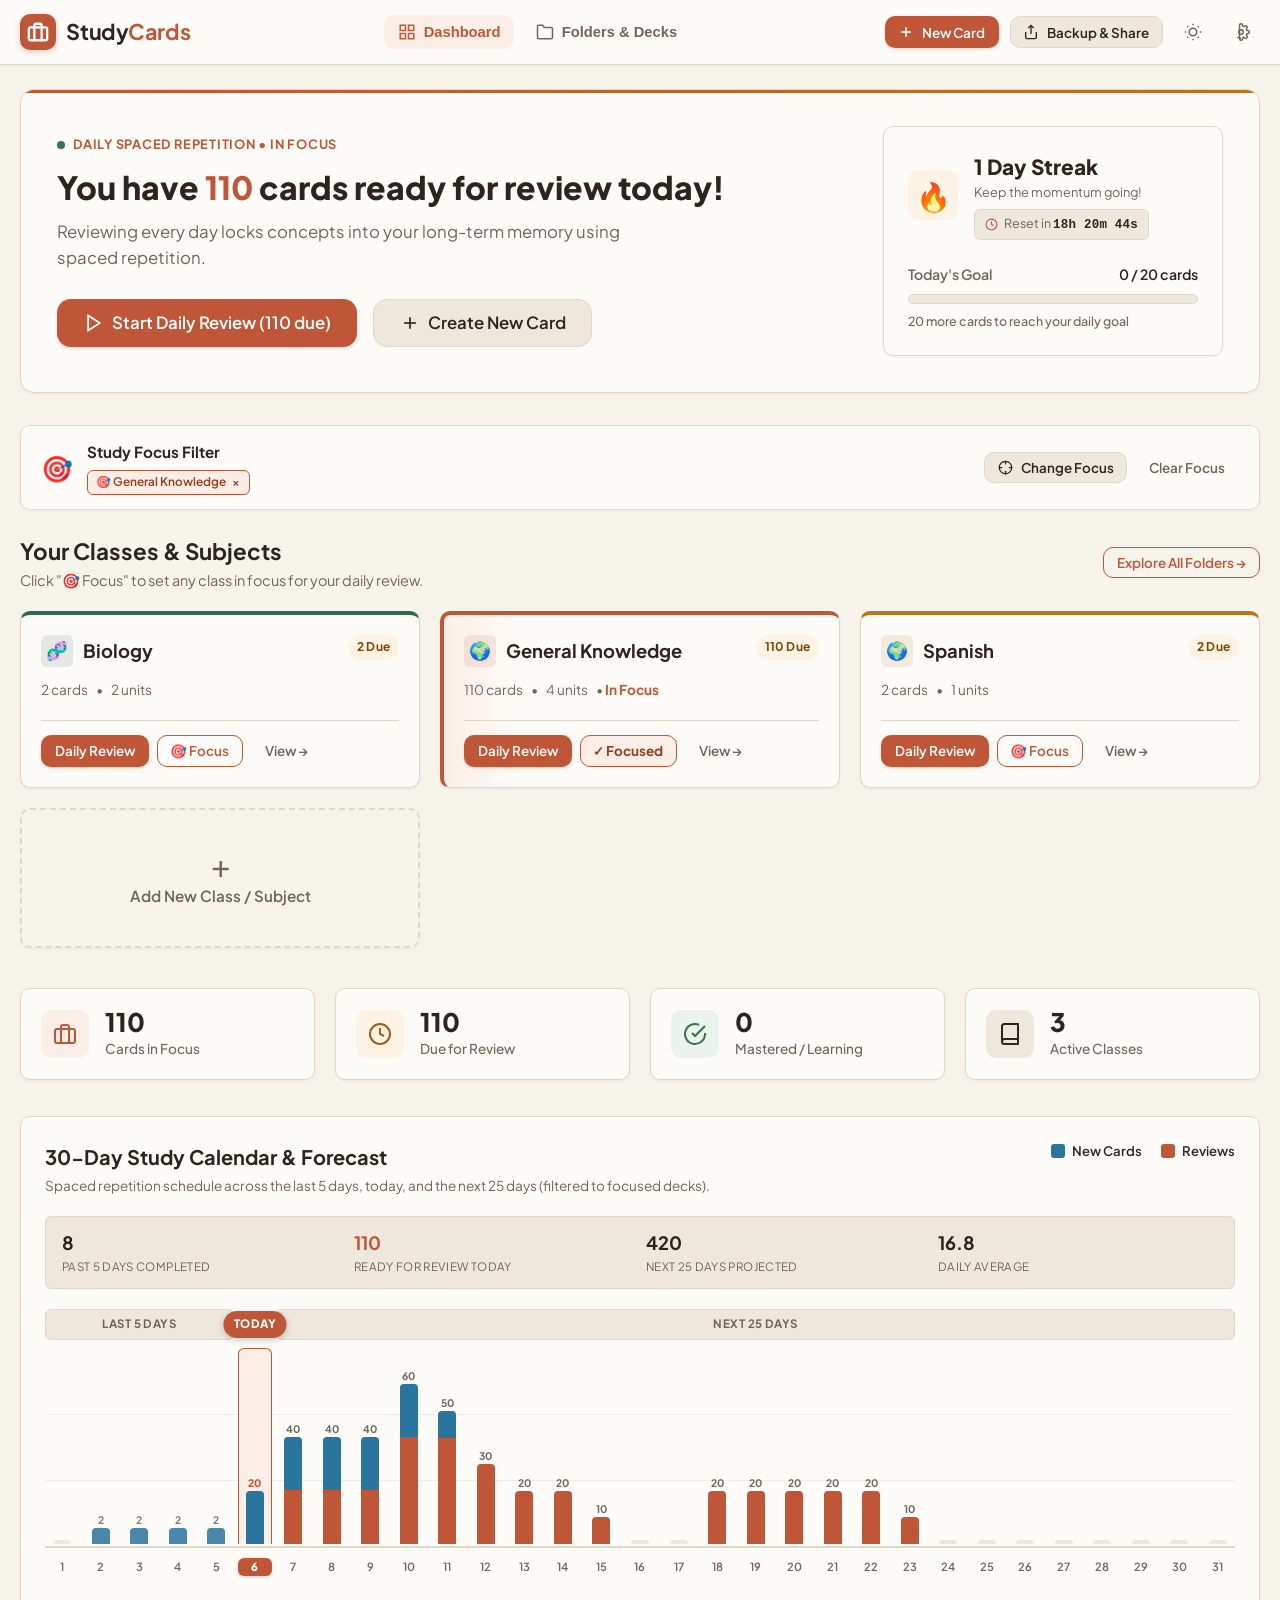
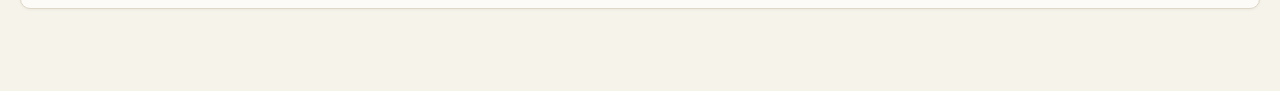
==== index.html @ 98ac41fe "Configure offline PWA, persistent storage, and backup" ====
<!DOCTYPE html>
<html lang="en">
<head>
  <meta charset="UTF-8" />
  <meta name="viewport" content="width=device-width, initial-scale=1.0" />
  <title>StudyCards - Smart Spaced Repetition Flashcards</title>
  <meta name="description" content="A clean, student-friendly flashcard app with spaced repetition, image occlusion, cloze deletions, and hierarchical deck organization." />

  <!-- PWA Manifest & App Icons -->
  <link rel="manifest" href="manifest.json" />
  <meta name="theme-color" content="#c05638" />
  <meta name="apple-mobile-web-app-capable" content="yes" />
  <meta name="apple-mobile-web-app-status-bar-style" content="default" />
  <meta name="apple-mobile-web-app-title" content="StudyCards" />
  <link rel="apple-touch-icon" href="icons/icon-192.png" />

  <!-- Google Fonts: Plus Jakarta Sans & Lora (Warm Humanist & Editorial) -->
  <link rel="preconnect" href="https://fonts.googleapis.com" />
  <link rel="preconnect" href="https://fonts.gstatic.com" crossorigin />
  <link href="https://fonts.googleapis.com/css2?family=Lora:ital,wght@0,500;0,600;1,400&family=Plus+Jakarta+Sans:wght@400;500;600;700;800&display=swap" rel="stylesheet" />

  <!-- App Stylesheets -->
  <link rel="stylesheet" href="css/main.css" />
  <link rel="stylesheet" href="css/components.css" />
  <link rel="stylesheet" href="css/study.css" />
  <link rel="stylesheet" href="css/responsive.css" />
</head>
<body>
  <!-- Global App Header -->
  <header class="app-navbar">
    <div class="nav-container">
      <div class="nav-brand" data-view="dashboard">
        <div class="brand-icon">
          <svg width="22" height="22" viewBox="0 0 24 24" fill="none" stroke="currentColor" stroke-width="2.5" stroke-linecap="round" stroke-linejoin="round">
            <rect x="2" y="7" width="20" height="14" rx="2" ry="2"></rect>
            <path d="M16 21V5a2 2 0 0 0-2-2h-4a2 2 0 0 0-2 2v16"></path>
          </svg>
        </div>
        <span class="brand-name">Study<span class="brand-accent">Cards</span></span>
      </div>

      <nav class="nav-menu">
        <button class="nav-link active" data-view="dashboard">
          <svg width="18" height="18" viewBox="0 0 24 24" fill="none" stroke="currentColor" stroke-width="2"><rect x="3" y="3" width="7" height="7"></rect><rect x="14" y="3" width="7" height="7"></rect><rect x="14" y="14" width="7" height="7"></rect><rect x="3" y="14" width="7" height="7"></rect></svg>
          Dashboard
        </button>
        <button class="nav-link" data-view="decks">
          <svg width="18" height="18" viewBox="0 0 24 24" fill="none" stroke="currentColor" stroke-width="2"><path d="M22 19a2 2 0 0 1-2 2H4a2 2 0 0 1-2-2V5a2 2 0 0 1 2-2h5l2 3h9a2 2 0 0 1 2 2z"></path></svg>
          Folders & Decks
        </button>
      </nav>

      <div class="nav-actions">
        <!-- PWA Install Button (Appears on Chromebook / Desktop Chrome) -->
        <button class="btn btn-outline btn-sm hidden" id="nav-btn-install" title="Install StudyCards as a desktop app">
          <svg width="15" height="15" viewBox="0 0 24 24" fill="none" stroke="currentColor" stroke-width="2"><path d="M21 15v4a2 2 0 0 1-2 2H5a2 2 0 0 1-2-2v-4"></path><polyline points="7 10 12 15 17 10"></polyline><line x1="12" y1="15" x2="12" y2="3"></line></svg>
          Install App
        </button>

        <button class="btn btn-primary btn-sm" id="nav-btn-new-card">
          <svg width="16" height="16" viewBox="0 0 24 24" fill="none" stroke="currentColor" stroke-width="2.5"><line x1="12" y1="5" x2="12" y2="19"></line><line x1="5" y1="12" x2="19" y2="12"></line></svg>
          New Card
        </button>

        <button class="btn btn-secondary btn-sm" id="nav-btn-share" title="Backup or Import Decks (Save to Google Drive)">
          <svg width="16" height="16" viewBox="0 0 24 24" fill="none" stroke="currentColor" stroke-width="2"><path d="M4 12v8a2 2 0 0 0 2 2h12a2 2 0 0 0 2-2v-8"></path><polyline points="16 6 12 2 8 6"></polyline><line x1="12" y1="2" x2="12" y2="15"></line></svg>
          Backup & Share
        </button>

        <button class="btn btn-icon btn-ghost" id="nav-theme-toggle" title="Toggle Light / Dark mode">
          <svg width="18" height="18" viewBox="0 0 24 24" fill="none" stroke="currentColor" stroke-width="2"><circle cx="12" cy="12" r="5"></circle><line x1="12" y1="1" x2="12" y2="3"></line><line x1="12" y1="21" x2="12" y2="23"></line><line x1="4.22" y1="4.22" x2="5.64" y2="5.64"></line><line x1="18.36" y1="18.36" x2="19.78" y2="19.78"></line><line x1="1" y1="12" x2="3" y2="12"></line><line x1="21" y1="12" x2="23" y2="12"></line><line x1="4.22" y1="19.78" x2="5.64" y2="18.36"></line><line x1="18.36" y1="5.64" x2="19.78" y2="4.22"></line></svg>
        </button>

        <button class="btn btn-icon btn-ghost" id="nav-btn-settings" title="Settings">
          <svg width="18" height="18" viewBox="0 0 24 24" fill="none" stroke="currentColor" stroke-width="2"><circle cx="12" cy="12" r="3"></circle><path d="M19.4 15a1.65 1.65 0 0 0 .33 1.82l.06.06a2 2 0 0 1 0 2.83 2 2 0 0 1-2.83 0l-.06-.06a1.65 1.65 0 0 0-1.82-.33 1.65 1.65 0 0 0-1 1.51V21a2 2 0 0 1-2 2 2 2 0 0 1-2-2v-.09A1.65 1.65 0 0 0 9 19.4a1.65 1.65 0 0 0-1.82.33l-.06.06a2 2 0 0 1 2.83 0l.06.06a1.65 1.65 0 0 0 1.82.33H9a1.65 1.65 0 0 0 1-1.51V3a2 2 0 0 1 2-2 2 2 0 0 1 2 2v.09a1.65 1.65 0 0 0 1 1.51 1.65 1.65 0 0 0 1.82-.33l.06-.06a2 2 0 0 1 2.83 0 2 2 0 0 1 0 2.83l-.06.06a1.65 1.65 0 0 0-.33 1.82V9a1.65 1.65 0 0 0 1.51 1H21a2 2 0 0 1 2 2 2 2 0 0 1-2 2h-.09a1.65 1.65 0 0 0-1.51 1z"></path></svg>
        </button>
      </div>
    </div>
  </header>

  <!-- App Main Content Area -->
  <main id="app-main" class="app-main-viewport"></main>

  <!-- Application Script -->
  <script type="module" src="js/app.js"></script>
</body>
</html>
---- css/main.css ----
/* ==========================================================================
   Main CSS: Design Tokens, CSS Variables, Theme, Typography & App Layout
   Warm, Natural Beige Aesthetic (Human-centered & Tactile Study Stationery)
   ========================================================================== */

:root {
  /* Color Palette (Light Mode: Warm Oat / Parchment Beige & Natural Clay) */
  --bg-primary: #f6f3eb;        /* Warm oatmeal paper canvas */
  --bg-surface: #fdfbf7;        /* Clean warm ivory card surface */
  --bg-surface-hover: #eee8dc;  /* Gentle warm hover */
  --bg-card: #fdfbf7;           /* Card background */
  --bg-subtle: #eee7db;         /* Subtle warm container/tag backdrop */

  --border-color: #dfd7c8;      /* Soft natural linen border */
  --border-focus: #c05638;      /* Terracotta accent focus ring */

  --text-main: #2b2520;         /* Deep espresso / charcoal ink */
  --text-muted: #6e655b;        /* Warm stone taupe */
  --text-light: #9c9284;        /* Soft warm stone */

  /* Earthy Accents */
  --primary: #c05638;           /* Warm terracotta / rust clay */
  --primary-hover: #a7452a;     /* Deeper baked clay */
  --primary-light: #faeee7;     /* Soft terracotta wash */
  --primary-text: #963a20;      /* Rich terracotta text */

  --success: #38734e;           /* Garden sage / deep olive */
  --success-hover: #2d5e3f;
  --success-light: #eaf3ed;
  --success-text: #225134;

  --warning: #b87320;           /* Honey amber / warm ochre */
  --warning-hover: #9c5f14;
  --warning-light: #fdf3e5;
  --warning-text: #7b4507;

  --danger: #b83a3a;            /* Soft brick crimson */
  --danger-hover: #9c2d2d;
  --danger-light: #fbeeed;
  --danger-text: #7c1f1f;

  --info: #3d6884;              /* Slate river blue */
  --info-light: #ecf3f8;

  /* Ambient Natural Shadows (Soft, warm umber shadows instead of cyber glow) */
  --shadow-sm: 0 1px 3px rgba(43, 37, 32, 0.05);
  --shadow-md: 0 4px 10px -2px rgba(43, 37, 32, 0.07), 0 2px 4px -2px rgba(43, 37, 32, 0.04);
  --shadow-lg: 0 12px 24px -4px rgba(43, 37, 32, 0.08), 0 4px 8px -2px rgba(43, 37, 32, 0.03);
  --shadow-xl: 0 20px 32px -6px rgba(43, 37, 32, 0.1);

  /* Radii - Natural, comfortable curves */
  --radius-sm: 6px;
  --radius-md: 10px;
  --radius-lg: 14px;
  --radius-full: 9999px;

  /* Typography: Humanist & Warm */
  --font-sans: 'Plus Jakarta Sans', -apple-system, BlinkMacSystemFont, "Segoe UI", Roboto, sans-serif;
  --font-serif: 'Lora', Georgia, serif;
  --font-display: 'Plus Jakarta Sans', -apple-system, BlinkMacSystemFont, "Segoe UI", Roboto, sans-serif;

  --transition-fast: 0.15s ease;
  --transition-normal: 0.25s ease;
}

/* Dark Mode Tokens (Warm Night Study / Dark Walnut & Roasted Espresso) */
[data-theme="dark"] {
  --bg-primary: #191715;        /* Deep roasted coffee bean */
  --bg-surface: #23201c;        /* Warm dark wood card */
  --bg-surface-hover: #2c2823;
  --bg-card: #23201c;
  --bg-subtle: #2b2722;

  --border-color: #38322b;      /* Muted espresso timber border */
  --border-focus: #e27a56;

  --text-main: #f3efe6;         /* Warm ivory text */
  --text-muted: #aca294;        /* Soft warm taupe */
  --text-light: #7a7164;

  --primary: #e07a57;           /* Warm peach terracotta */
  --primary-hover: #eb8d6b;
  --primary-light: #39241b;
  --primary-text: #f7c2b2;

  --success: #52996d;
  --success-hover: #63aa7e;
  --success-light: #1f3024;
  --success-text: #a0dcba;

  --warning: #d99436;
  --warning-hover: #e5a448;
  --warning-light: #3a2811;
  --warning-text: #fad698;

  --danger: #d95858;
  --danger-hover: #e56b6b;
  --danger-light: #381919;
  --danger-text: #fca5a5;

  --info: #5d91b4;
  --info-light: #1b2b38;

  --shadow-sm: 0 1px 3px rgba(0, 0, 0, 0.35);
  --shadow-md: 0 4px 12px rgba(0, 0, 0, 0.45);
  --shadow-lg: 0 12px 28px rgba(0, 0, 0, 0.55);
  --shadow-xl: 0 20px 36px rgba(0, 0, 0, 0.65);
}

/* ==========================================================================
   User Selectable Accent Themes (Orange, Blue, Green, Pink, Yellow, Red, Purple)
   Works in both Light (Beige) and Dark (Night) modes
   ========================================================================== */

/* 1. Orange / Terracotta (Default) */
[data-accent="orange"],
:root:not([data-accent]) {
  --primary: #c05638;
  --primary-hover: #a7452a;
  --primary-light: #faeee7;
  --primary-text: #963a20;
  --border-focus: #c05638;
}
[data-theme="dark"][data-accent="orange"],
[data-theme="dark"]:not([data-accent]) {
  --primary: #e07a57;
  --primary-hover: #eb8d6b;
  --primary-light: #39241b;
  --primary-text: #f7c2b2;
  --border-focus: #e27a56;
}

/* 2. Green / Sage & Forest */
[data-accent="green"] {
  --primary: #38734e;
  --primary-hover: #2d5e3f;
  --primary-light: #eaf3ed;
  --primary-text: #225134;
  --border-focus: #38734e;
}
[data-theme="dark"][data-accent="green"] {
  --primary: #52996d;
  --primary-hover: #63aa7e;
  --primary-light: #1f3024;
  --primary-text: #a0dcba;
  --border-focus: #52996d;
}

/* 3. Blue / River Slate & Denim */
[data-accent="blue"] {
  --primary: #366482;
  --primary-hover: #2b5069;
  --primary-light: #e9f1f6;
  --primary-text: #1e445d;
  --border-focus: #366482;
}
[data-theme="dark"][data-accent="blue"] {
  --primary: #548bb0;
  --primary-hover: #659cc2;
  --primary-light: #1c2a35;
  --primary-text: #a4cbdf;
  --border-focus: #548bb0;
}

/* 4. Pink / Dusty Rose & Blush */
[data-accent="pink"] {
  --primary: #b84e72;
  --primary-hover: #9e3f60;
  --primary-light: #faeef3;
  --primary-text: #8e3152;
  --border-focus: #b84e72;
}
[data-theme="dark"][data-accent="pink"] {
  --primary: #d96b92;
  --primary-hover: #e47d9f;
  --primary-light: #381d28;
  --primary-text: #f8bad0;
  --border-focus: #d96b92;
}

/* 5. Yellow / Golden Amber & Honey Ochre */
[data-accent="yellow"] {
  --primary: #b87320;
  --primary-hover: #9c5f14;
  --primary-light: #fdf3e5;
  --primary-text: #7b4507;
  --border-focus: #b87320;
}
[data-theme="dark"][data-accent="yellow"] {
  --primary: #d99436;
  --primary-hover: #e5a448;
  --primary-light: #3a2811;
  --primary-text: #fad698;
  --border-focus: #d99436;
}

/* 6. Red / Crimson Brick */
[data-accent="red"] {
  --primary: #b83a3a;
  --primary-hover: #9c2d2d;
  --primary-light: #fbeeed;
  --primary-text: #7c1f1f;
  --border-focus: #b83a3a;
}
[data-theme="dark"][data-accent="red"] {
  --primary: #d95858;
  --primary-hover: #e56b6b;
  --primary-light: #381919;
  --primary-text: #fca5a5;
  --border-focus: #d95858;
}

/* 7. Purple / Warm Plum & Violet */
[data-accent="purple"] {
  --primary: #7d4e8d;
  --primary-hover: #693f77;
  --primary-light: #f6eefa;
  --primary-text: #5b3269;
  --border-focus: #7d4e8d;
}
[data-theme="dark"][data-accent="purple"] {
  --primary: #a871b8;
  --primary-hover: #b882c7;
  --primary-light: #311f38;
  --primary-text: #e2c2eb;
  --border-focus: #a871b8;
}

/* Base Reset */
*, *::before, *::after {
  box-sizing: border-box;
  margin: 0;
  padding: 0;
}

body {
  font-family: var(--font-sans);
  background-color: var(--bg-primary);
  color: var(--text-main);
  line-height: 1.55;
  -webkit-font-smoothing: antialiased;
  min-height: 100vh;
  display: flex;
  flex-direction: column;
}

/* App Header & Navbar */
.app-navbar {
  position: sticky;
  top: 0;
  z-index: 50;
  background-color: var(--bg-surface);
  border-bottom: 1px solid var(--border-color);
  box-shadow: var(--shadow-sm);
  transition: background-color var(--transition-normal), border-color var(--transition-normal);
}

.nav-container {
  max-width: 1280px;
  margin: 0 auto;
  padding: 0 1.25rem;
  height: 64px;
  display: flex;
  align-items: center;
  justify-content: space-between;
  gap: 1rem;
}

.nav-brand {
  display: flex;
  align-items: center;
  gap: 0.65rem;
  cursor: pointer;
  user-select: none;
}

.brand-icon {
  width: 36px;
  height: 36px;
  border-radius: var(--radius-md);
  background-color: var(--primary);
  color: #ffffff;
  display: flex;
  align-items: center;
  justify-content: center;
  box-shadow: 0 2px 6px rgba(192, 86, 56, 0.25);
}

.brand-name {
  font-family: var(--font-display);
  font-size: 1.35rem;
  font-weight: 700;
  letter-spacing: -0.02em;
  color: var(--text-main);
}

.brand-accent {
  color: var(--primary);
}

.nav-menu {
  display: flex;
  align-items: center;
  gap: 0.5rem;
}

.nav-link {
  display: inline-flex;
  align-items: center;
  gap: 0.5rem;
  padding: 0.5rem 0.85rem;
  border-radius: var(--radius-md);
  font-size: 0.92rem;
  font-weight: 600;
  color: var(--text-muted);
  text-decoration: none;
  background: transparent;
  border: none;
  cursor: pointer;
  transition: all var(--transition-fast);
}

.nav-link:hover {
  color: var(--text-main);
  background-color: var(--bg-subtle);
}

.nav-link.active {
  color: var(--primary);
  background-color: var(--primary-light);
}

.nav-actions {
  display: flex;
  align-items: center;
  gap: 0.65rem;
}

/* App Viewport */
.app-main-viewport {
  flex: 1;
  max-width: 1280px;
  width: 100%;
  margin: 0 auto;
  padding: 1.5rem 1.25rem 3rem;
}

/* Utility Animations */
.animate-fade-in {
  animation: fadeIn 0.25s ease-out forwards;
}

.animate-scale-up {
  animation: scaleUp 0.2s cubic-bezier(0.16, 1, 0.3, 1) forwards;
}

@keyframes fadeIn {
  from { opacity: 0; transform: translateY(6px); }
  to { opacity: 1; transform: translateY(0); }
}

@keyframes scaleUp {
  from { opacity: 0; transform: scale(0.96); }
  to { opacity: 1; transform: scale(1); }
}

.hidden {
  display: none !important;
}
---- css/components.css ----
/* ==========================================================================
   Components CSS: Buttons, Cards, Tree View, Hero Banner, Modals & Forms
   ========================================================================== */

/* Buttons */
.btn {
  display: inline-flex;
  align-items: center;
  justify-content: center;
  gap: 0.5rem;
  font-family: var(--font-sans);
  font-size: 0.92rem;
  font-weight: 600;
  padding: 0.6rem 1.15rem;
  border-radius: var(--radius-md);
  border: 1px solid transparent;
  cursor: pointer;
  transition: all var(--transition-fast);
  text-decoration: none;
  user-select: none;
  white-space: nowrap;
}

.btn:active {
  transform: translateY(1px);
}

.btn:disabled {
  opacity: 0.55;
  cursor: not-allowed;
  pointer-events: none;
}

.btn-primary {
  background-color: var(--primary);
  color: #ffffff;
  box-shadow: 0 1px 3px rgba(192, 86, 56, 0.25);
}

.btn-primary:hover {
  background-color: var(--primary-hover);
  box-shadow: 0 3px 6px rgba(192, 86, 56, 0.35);
}

.btn-secondary {
  background-color: var(--bg-subtle);
  color: var(--text-main);
  border-color: var(--border-color);
}

.btn-secondary:hover {
  background-color: var(--bg-surface-hover);
}

.btn-outline {
  background-color: transparent;
  color: var(--primary);
  border-color: var(--primary);
}

.btn-outline:hover {
  background-color: var(--primary-light);
}

.btn-ghost {
  background-color: transparent;
  color: var(--text-muted);
}

.btn-ghost:hover {
  background-color: var(--bg-subtle);
  color: var(--text-main);
}

.btn-success {
  background-color: var(--success);
  color: #ffffff;
}

.btn-success:hover {
  background-color: var(--success-hover);
}

.btn-danger {
  background-color: var(--danger);
  color: #ffffff;
}

.btn-danger:hover {
  background-color: var(--danger-hover);
}

.btn-lg {
  padding: 0.8rem 1.6rem;
  font-size: 1.05rem;
  border-radius: var(--radius-lg);
}

.btn-sm {
  padding: 0.4rem 0.8rem;
  font-size: 0.84rem;
}

.btn-xs {
  padding: 0.25rem 0.55rem;
  font-size: 0.78rem;
  border-radius: var(--radius-sm);
}

.btn-icon {
  width: 38px;
  height: 38px;
  padding: 0;
  border-radius: var(--radius-md);
}

.btn-block {
  width: 100%;
}

.btn-close {
  background: transparent;
  border: none;
  font-size: 1.5rem;
  color: var(--text-muted);
  cursor: pointer;
  line-height: 1;
  padding: 0.25rem;
  border-radius: var(--radius-sm);
}

.btn-close:hover {
  color: var(--text-main);
}

/* Badges & Pills */
.badge {
  display: inline-flex;
  align-items: center;
  gap: 0.25rem;
  padding: 0.2rem 0.55rem;
  border-radius: var(--radius-full);
  font-size: 0.75rem;
  font-weight: 700;
  letter-spacing: 0.02em;
}

.badge-due {
  background-color: var(--warning-light);
  color: var(--warning-text);
}

.badge-neutral {
  background-color: var(--bg-subtle);
  color: var(--text-muted);
  border: 1px solid var(--border-color);
}

.badge-card-type {
  background-color: var(--primary-light);
  color: var(--primary-text);
}

.text-due {
  color: var(--warning-hover);
}

.text-neutral {
  color: var(--text-muted);
}

.text-danger {
  color: var(--danger) !important;
}

/* Dashboard Hero Banner */
.hero-banner {
  display: grid;
  grid-template-columns: 1fr 340px;
  gap: 2rem;
  background-color: var(--bg-surface);
  border: 1px solid var(--border-color);
  border-radius: var(--radius-lg);
  padding: 2.25rem;
  box-shadow: var(--shadow-sm);
  margin-bottom: 2rem;
  position: relative;
  overflow: hidden;
}

.hero-banner::before {
  content: '';
  position: absolute;
  top: 0;
  left: 0;
  right: 0;
  height: 3px;
  background: linear-gradient(90deg, var(--primary), var(--warning));
}

.hero-content {
  display: flex;
  flex-direction: column;
  justify-content: center;
}

.hero-badge {
  display: inline-flex;
  align-items: center;
  gap: 0.5rem;
  font-size: 0.8rem;
  font-weight: 700;
  text-transform: uppercase;
  letter-spacing: 0.06em;
  color: var(--primary);
  margin-bottom: 0.75rem;
}

.pulse-dot {
  width: 8px;
  height: 8px;
  border-radius: 50%;
  background-color: var(--success);
}

.hero-title {
  font-family: var(--font-display);
  font-size: 2rem;
  font-weight: 800;
  line-height: 1.25;
  color: var(--text-main);
  margin-bottom: 0.75rem;
}

.highlight-count {
  color: var(--primary);
  font-weight: 800;
}

.hero-subtitle {
  font-size: 1.05rem;
  color: var(--text-muted);
  max-width: 600px;
  margin-bottom: 1.75rem;
}

.hero-actions {
  display: flex;
  flex-wrap: wrap;
  gap: 1rem;
}

/* Hero Stats & Progress Widget */
.hero-stats-card {
  background-color: var(--bg-surface);
  border: 1px solid var(--border-color);
  border-radius: var(--radius-md);
  padding: 1.5rem;
  display: flex;
  flex-direction: column;
  justify-content: space-between;
  gap: 1.5rem;
  box-shadow: var(--shadow-sm);
}

.streak-widget {
  display: flex;
  align-items: center;
  gap: 1rem;
}

.streak-icon-wrap {
  width: 50px;
  height: 50px;
  border-radius: var(--radius-md);
  background: var(--warning-light);
  display: flex;
  align-items: center;
  justify-content: center;
  font-size: 1.75rem;
}

.streak-value {
  font-family: var(--font-display);
  font-size: 1.3rem;
  font-weight: 800;
  color: var(--text-main);
}

.streak-sub {
  font-size: 0.8rem;
  color: var(--text-muted);
}

.streak-reset-timer {
  display: inline-flex;
  align-items: center;
  gap: 0.4rem;
  margin-top: 0.4rem;
  font-size: 0.78rem;
  color: var(--text-muted);
  background: var(--bg-subtle);
  border: 1px solid var(--border-color);
  padding: 0.22rem 0.6rem;
  border-radius: var(--radius-sm);
  width: fit-content;
}

.streak-reset-timer svg {
  color: var(--primary);
  flex-shrink: 0;
}

.streak-reset-timer strong {
  color: var(--text-main);
  font-family: var(--font-mono, monospace);
  font-weight: 600;
  letter-spacing: 0.02em;
}

.daily-progress-widget {
  display: flex;
  flex-direction: column;
  gap: 0.5rem;
}

.progress-info-row {
  display: flex;
  justify-content: space-between;
  font-size: 0.88rem;
  font-weight: 600;
}

.progress-label {
  color: var(--text-muted);
}

.progress-count {
  color: var(--text-main);
}

.progress-bar-track {
  width: 100%;
  height: 10px;
  background-color: var(--bg-subtle);
  border-radius: var(--radius-full);
  overflow: hidden;
  border: 1px solid var(--border-color);
}

.progress-bar-fill {
  height: 100%;
  background-color: var(--primary);
  border-radius: var(--radius-full);
  transition: width 0.4s ease;
}

.progress-footer {
  font-size: 0.78rem;
  color: var(--text-muted);
  font-weight: 500;
}

/* Stats Overview Grid */
.stats-overview-grid {
  display: grid;
  grid-template-columns: repeat(auto-fit, minmax(220px, 1fr));
  gap: 1.25rem;
  margin-bottom: 2.25rem;
}

.stat-card {
  background-color: var(--bg-surface);
  border: 1px solid var(--border-color);
  border-radius: var(--radius-md);
  padding: 1.25rem;
  display: flex;
  align-items: center;
  gap: 1rem;
  box-shadow: var(--shadow-sm);
  transition: transform var(--transition-fast);
}

.stat-card:hover {
  transform: translateY(-2px);
  box-shadow: var(--shadow-md);
}

.stat-icon {
  width: 48px;
  height: 48px;
  border-radius: var(--radius-md);
  display: flex;
  align-items: center;
  justify-content: center;
}

.stat-icon-blue { background: var(--primary-light); color: var(--primary); }
.stat-icon-orange { background: var(--warning-light); color: var(--warning-hover); }
.stat-icon-green { background: var(--success-light); color: var(--success); }
.stat-icon-purple { background: var(--bg-subtle); color: var(--text-main); }

.stat-number {
  font-family: var(--font-display);
  font-size: 1.6rem;
  font-weight: 800;
  line-height: 1;
  color: var(--text-main);
  margin-bottom: 0.25rem;
}

.stat-title {
  font-size: 0.85rem;
  color: var(--text-muted);
  font-weight: 500;
}

/* Classes & Decks Grid */
.dashboard-section {
  margin-bottom: 2.5rem;
}

.section-header {
  display: flex;
  align-items: center;
  justify-content: space-between;
  margin-bottom: 1.25rem;
}

.section-title {
  font-family: var(--font-display);
  font-size: 1.4rem;
  font-weight: 700;
  color: var(--text-main);
}

.section-subtitle {
  font-size: 0.9rem;
  color: var(--text-muted);
}

.classes-grid {
  display: grid;
  grid-template-columns: repeat(auto-fill, minmax(300px, 1fr));
  gap: 1.25rem;
}

.class-card {
  background-color: var(--bg-surface);
  border: 1px solid var(--border-color);
  border-top-width: 4px;
  border-radius: var(--radius-md);
  padding: 1.25rem;
  box-shadow: var(--shadow-sm);
  display: flex;
  flex-direction: column;
  justify-content: space-between;
  transition: all var(--transition-fast);
}

.class-card:hover {
  transform: translateY(-2px);
  box-shadow: var(--shadow-md);
}

.class-card-header {
  display: flex;
  align-items: flex-start;
  justify-content: space-between;
  gap: 0.75rem;
  margin-bottom: 0.75rem;
}

.class-name-wrap {
  display: flex;
  align-items: center;
  gap: 0.65rem;
}

.group-icon-badge {
  width: 32px;
  height: 32px;
  border-radius: var(--radius-sm);
  display: flex;
  align-items: center;
  justify-content: center;
  font-size: 1.1rem;
}

.class-name {
  font-family: var(--font-display);
  font-size: 1.15rem;
  font-weight: 700;
  color: var(--text-main);
}

.class-card-meta {
  display: flex;
  gap: 0.5rem;
  font-size: 0.85rem;
  color: var(--text-muted);
  margin-bottom: 1.25rem;
}

.class-card-actions {
  display: flex;
  gap: 0.5rem;
  border-top: 1px solid var(--border-color);
  padding-top: 0.85rem;
}

.class-card-add {
  border: 2px dashed var(--border-color);
  border-top-width: 2px;
  background-color: transparent;
  display: flex;
  align-items: center;
  justify-content: center;
  cursor: pointer;
  min-height: 140px;
}

.class-card-add:hover {
  border-color: var(--primary);
  background-color: var(--primary-light);
}

.add-class-inner {
  text-align: center;
}

.add-icon {
  font-size: 2rem;
  color: var(--text-muted);
  line-height: 1;
  margin-bottom: 0.25rem;
}

.add-text {
  font-size: 0.95rem;
  font-weight: 600;
  color: var(--text-muted);
}

.class-card-add:hover .add-icon,
.class-card-add:hover .add-text {
  color: var(--primary);
}

/* Features Tip Card */
.features-tip-card {
  background-color: var(--primary-light);
  border: 1px solid var(--border-color);
  border-radius: var(--radius-md);
  padding: 1.25rem 1.5rem;
  display: flex;
  align-items: center;
  gap: 1.25rem;
}

.tip-icon {
  font-size: 2rem;
}

.tip-content h4 {
  font-size: 1rem;
  font-weight: 700;
  color: var(--primary-text);
  margin-bottom: 0.25rem;
}

.tip-content p {
  font-size: 0.9rem;
  color: var(--text-main);
}

/* ==========================================================================
   Deck Tree & Folder Navigator Layout
   ========================================================================== */
.deck-manager-layout {
  display: grid;
  grid-template-columns: 320px 1fr;
  gap: 1.5rem;
  min-height: calc(100vh - 160px);
}

.tree-sidebar {
  background-color: var(--bg-surface);
  border: 1px solid var(--border-color);
  border-radius: var(--radius-lg);
  padding: 1.25rem;
  display: flex;
  flex-direction: column;
  box-shadow: var(--shadow-sm);
  max-height: 82vh;
  overflow-y: auto;
}

.tree-sidebar-header {
  display: flex;
  align-items: center;
  justify-content: space-between;
  padding-bottom: 0.85rem;
  border-bottom: 1px solid var(--border-color);
  margin-bottom: 0.85rem;
}

.tree-sidebar-header h3 {
  font-family: var(--font-display);
  font-size: 1.05rem;
  font-weight: 700;
  color: var(--text-main);
}

.tree-ul {
  list-style: none;
  display: flex;
  flex-direction: column;
  gap: 0.25rem;
}

.tree-ul.depth-1 { padding-left: 1rem; border-left: 1px dashed var(--border-color); }
.tree-ul.depth-2 { padding-left: 1rem; border-left: 1px dashed var(--border-color); }
.tree-ul.depth-3 { padding-left: 1rem; border-left: 1px dashed var(--border-color); }

.tree-node-row {
  display: flex;
  align-items: center;
  gap: 0.35rem;
  padding: 0.45rem 0.55rem;
  border-radius: var(--radius-md);
  cursor: grab;
  transition: background-color var(--transition-fast), border-color var(--transition-fast), box-shadow var(--transition-fast);
  position: relative;
  user-select: none;
}

.tree-node-row:active {
  cursor: grabbing;
}

.tree-drag-handle {
  display: inline-flex;
  align-items: center;
  justify-content: center;
  color: var(--text-muted);
  opacity: 0.35;
  cursor: grab;
  padding: 0 2px;
  margin-right: -1px;
  transition: opacity var(--transition-fast), color var(--transition-fast);
  flex-shrink: 0;
}

.tree-node-row:hover .tree-drag-handle {
  opacity: 0.85;
}

.tree-drag-handle:hover {
  opacity: 1;
  color: var(--primary);
}

.tree-node-row.is-dragging {
  opacity: 0.4;
  background-color: var(--bg-subtle) !important;
  border: 1px dashed var(--border-color);
}

.tree-sidebar.is-drag-in-progress .tree-node-row:not(.is-dragging):hover {
  background-color: transparent;
}

/* Drop Indicators */
.tree-node-row.drag-over-before {
  position: relative;
}

.tree-node-row.drag-over-before::before {
  content: '';
  position: absolute;
  top: -3px;
  left: 4px;
  right: 4px;
  height: 3px;
  background-color: var(--primary);
  border-radius: 2px;
  z-index: 20;
  box-shadow: 0 0 6px rgba(192, 86, 56, 0.5);
  pointer-events: none;
}

.tree-node-row.drag-over-before::after {
  content: '';
  position: absolute;
  top: -5px;
  left: 2px;
  width: 7px;
  height: 7px;
  border-radius: 50%;
  background-color: var(--primary);
  z-index: 21;
  pointer-events: none;
}

.tree-node-row.drag-over-after {
  position: relative;
}

.tree-node-row.drag-over-after::before {
  content: '';
  position: absolute;
  bottom: -3px;
  left: 4px;
  right: 4px;
  height: 3px;
  background-color: var(--primary);
  border-radius: 2px;
  z-index: 20;
  box-shadow: 0 0 6px rgba(192, 86, 56, 0.5);
  pointer-events: none;
}

.tree-node-row.drag-over-after::after {
  content: '';
  position: absolute;
  bottom: -5px;
  left: 2px;
  width: 7px;
  height: 7px;
  border-radius: 50%;
  background-color: var(--primary);
  z-index: 21;
  pointer-events: none;
}

.tree-node-row.drag-over-inside {
  outline: 2px solid var(--primary) !important;
  outline-offset: -1px;
  background-color: var(--primary-light) !important;
  box-shadow: 0 0 8px rgba(192, 86, 56, 0.25);
}

/* Root Dropzone */
.tree-root-dropzone {
  margin-top: 0.75rem;
  padding: 0.65rem 0.5rem;
  border: 2px dashed var(--border-color);
  border-radius: var(--radius-md);
  font-size: 0.8rem;
  font-weight: 600;
  color: var(--text-muted);
  text-align: center;
  display: flex;
  align-items: center;
  justify-content: center;
  gap: 0.4rem;
  cursor: pointer;
  background-color: transparent;
  transition: all var(--transition-fast);
}

.tree-root-dropzone:hover {
  border-color: var(--border-color-dark);
  color: var(--text-main);
  background-color: var(--bg-subtle);
}

.tree-sidebar.is-drag-in-progress .tree-root-dropzone {
  border-color: var(--primary);
  background-color: var(--primary-light);
  color: var(--primary-text);
}

.tree-root-dropzone.drag-over-root {
  border-color: var(--primary) !important;
  background-color: var(--primary) !important;
  color: #fff !important;
  box-shadow: 0 2px 8px rgba(192, 86, 56, 0.35);
  transform: scale(1.01);
}

.tree-node-row:hover {
  background-color: var(--bg-subtle);
}

.tree-node-row.selected {
  background-color: var(--primary-light);
  color: var(--primary-text);
  font-weight: 600;
}

.tree-expand-btn {
  background: none;
  border: none;
  color: var(--text-muted);
  font-size: 0.7rem;
  cursor: pointer;
  width: 18px;
  height: 18px;
  display: flex;
  align-items: center;
  justify-content: center;
}

.tree-expand-btn.invisible {
  visibility: hidden;
}

.tree-node-title {
  display: flex;
  align-items: center;
  gap: 0.4rem;
  flex: 1;
  overflow: hidden;
}

.tree-type-pill {
  font-size: 0.65rem;
  font-weight: 800;
  padding: 0.1rem 0.35rem;
  border-radius: 4px;
}

.pill-class { background: var(--success-light); color: var(--success-text); }
.pill-unit { background: var(--primary-light); color: var(--primary-text); }
.pill-lesson { background: var(--warning-light); color: var(--warning-text); }
.pill-concept { background: var(--info-light); color: var(--info); }
.pill-custom { background: var(--bg-subtle); color: var(--text-muted); }

.tree-node-name {
  font-size: 0.9rem;
  white-space: nowrap;
  overflow: hidden;
  text-overflow: ellipsis;
}

.tree-node-badges {
  display: flex;
  align-items: center;
  gap: 0.3rem;
}

/* Tree Main Area */
.tree-main-content {
  display: flex;
  flex-direction: column;
  gap: 1.5rem;
}

.group-detail-header {
  background-color: var(--bg-surface);
  border: 1px solid var(--border-color);
  border-radius: var(--radius-lg);
  padding: 1.5rem;
  display: flex;
  align-items: center;
  justify-content: space-between;
  gap: 1.5rem;
  box-shadow: var(--shadow-sm);
}

.group-tag-type {
  font-size: 0.75rem;
  font-weight: 800;
  color: var(--primary);
  letter-spacing: 0.05em;
}

.group-title {
  font-family: var(--font-display);
  font-size: 1.8rem;
  font-weight: 800;
  color: var(--text-main);
  margin: 0.15rem 0 0.35rem;
}

.group-counts {
  display: flex;
  gap: 0.75rem;
  font-size: 0.9rem;
  color: var(--text-muted);
}

.group-action-buttons {
  display: flex;
  align-items: center;
  gap: 0.75rem;
}

.cards-list-section {
  background-color: var(--bg-surface);
  border: 1px solid var(--border-color);
  border-radius: var(--radius-lg);
  padding: 1.5rem;
  box-shadow: var(--shadow-sm);
  flex: 1;
}

.cards-list-header {
  display: flex;
  align-items: center;
  justify-content: space-between;
  margin-bottom: 1.25rem;
}

.cards-list-header h4 {
  font-size: 1.1rem;
  font-weight: 700;
  color: var(--text-main);
}

/* Subgroup groupings inside cards list */
.cards-group-blocks {
  display: flex;
  flex-direction: column;
  gap: 1.75rem;
}

.cards-group-block {
  display: flex;
  flex-direction: column;
  gap: 0.75rem;
}

.cards-subgroup-header {
  display: flex;
  align-items: center;
  justify-content: space-between;
  padding: 0.6rem 0.85rem;
  background-color: var(--bg-subtle);
  border: 1px solid var(--border-color);
  border-radius: var(--radius-md);
  gap: 0.75rem;
  flex-wrap: wrap;
}

.cards-subgroup-title {
  display: flex;
  align-items: center;
  gap: 0.5rem;
  font-size: 0.92rem;
  color: var(--text-main);
  flex-wrap: wrap;
}

.cards-subgroup-title strong {
  font-weight: 700;
  color: var(--text-main);
}

.cards-subgroup-actions {
  display: flex;
  align-items: center;
  gap: 0.5rem;
  flex-shrink: 0;
}

.btn-open-subgroup {
  font-weight: 600;
  color: var(--primary);
  padding: 0.2rem 0.5rem;
}

.btn-open-subgroup:hover {
  background-color: var(--primary-light);
  color: var(--primary-text);
}

.cards-grid {
  display: grid;
  grid-template-columns: repeat(auto-fill, minmax(280px, 1fr));
  gap: 1rem;
}

.card-item-box {
  background-color: var(--bg-primary);
  border: 1px solid var(--border-color);
  border-radius: var(--radius-md);
  padding: 1rem;
  display: flex;
  flex-direction: column;
  justify-content: space-between;
  gap: 0.75rem;
  box-shadow: var(--shadow-sm);
  transition: transform var(--transition-fast), border-color var(--transition-fast);
}

.card-item-box:hover {
  transform: translateY(-2px);
  border-color: var(--primary);
}

.card-item-top {
  display: flex;
  align-items: center;
  justify-content: space-between;
}

.card-item-front {
  font-weight: 600;
  font-size: 0.92rem;
  color: var(--text-main);
  margin-bottom: 0.35rem;
}

.card-item-back {
  font-size: 0.86rem;
  color: var(--text-muted);
}

.card-item-actions {
  display: flex;
  justify-content: flex-end;
  gap: 0.5rem;
  border-top: 1px solid var(--border-color);
  padding-top: 0.5rem;
}

.empty-cards-state {
  grid-column: 1 / -1;
  text-align: center;
  padding: 3rem 1rem;
  color: var(--text-muted);
}

.empty-cards-state .empty-icon {
  font-size: 3rem;
  margin-bottom: 0.5rem;
}

/* Dropdown Menu */
.dropdown-wrapper {
  position: relative;
}

.dropdown-menu {
  position: absolute;
  top: 100%;
  right: 0;
  margin-top: 0.35rem;
  background-color: var(--bg-surface);
  border: 1px solid var(--border-color);
  border-radius: var(--radius-md);
  box-shadow: var(--shadow-lg);
  min-width: 180px;
  display: none;
  flex-direction: column;
  z-index: 100;
  overflow: hidden;
}

.dropdown-menu.show {
  display: flex;
}

.dropdown-item {
  background: none;
  border: none;
  padding: 0.65rem 1rem;
  font-size: 0.88rem;
  font-weight: 500;
  color: var(--text-main);
  text-align: left;
  cursor: pointer;
  transition: background-color var(--transition-fast);
}

.dropdown-item:hover {
  background-color: var(--bg-subtle);
}

.dropdown-divider {
  height: 1px;
  background-color: var(--border-color);
  margin: 0.25rem 0;
}

/* ==========================================================================
   Modals & Forms
   ========================================================================== */
.modal-backdrop {
  position: fixed;
  top: 0;
  left: 0;
  width: 100vw;
  height: 100vh;
  background-color: rgba(15, 23, 42, 0.65);
  backdrop-filter: blur(4px);
  z-index: 1000;
  display: flex;
  align-items: center;
  justify-content: center;
  padding: 1.5rem;
}

.modal-window {
  background-color: var(--bg-surface);
  border: 1px solid var(--border-color);
  border-radius: var(--radius-lg);
  box-shadow: var(--shadow-xl);
  max-width: 540px;
  width: 100%;
  max-height: 90vh;
  overflow-y: auto;
  display: flex;
  flex-direction: column;
}

.modal-wide {
  max-width: 760px;
}

.modal-header {
  padding: 1.25rem 1.5rem;
  border-bottom: 1px solid var(--border-color);
  display: flex;
  align-items: center;
  justify-content: space-between;
}

.modal-header h3 {
  font-family: var(--font-display);
  font-size: 1.3rem;
  font-weight: 700;
}

.modal-body {
  padding: 1.5rem;
  display: flex;
  flex-direction: column;
  gap: 1.25rem;
}

.modal-footer {
  display: flex;
  align-items: center;
  justify-content: flex-end;
  gap: 0.75rem;
  margin-top: 1.5rem;
  border-top: 1px solid var(--border-color);
  padding-top: 1rem;
}

/* Form Controls */
.form-group {
  display: flex;
  flex-direction: column;
  gap: 0.4rem;
}

.form-row-2 {
  display: grid;
  grid-template-columns: 1fr 1fr;
  gap: 1rem;
}

.form-label {
  font-size: 0.88rem;
  font-weight: 600;
  color: var(--text-main);
}

.form-input {
  font-family: var(--font-sans);
  font-size: 0.95rem;
  padding: 0.65rem 0.85rem;
  background-color: var(--bg-card);
  border: 1px solid var(--border-color);
  border-radius: var(--radius-md);
  color: var(--text-main);
  outline: none;
  transition: border-color var(--transition-fast), box-shadow var(--transition-fast);
}

.form-input:focus {
  border-color: var(--primary);
  box-shadow: 0 0 0 3px rgba(192, 86, 56, 0.15);
}

.form-textarea {
  resize: vertical;
  line-height: 1.5;
}

.form-input-color {
  width: 100%;
  height: 42px;
  border: 1px solid var(--border-color);
  border-radius: var(--radius-md);
  background: none;
  cursor: pointer;
}

.form-help {
  font-size: 0.78rem;
  color: var(--text-muted);
}

/* Type Selector Pills in Card Creator */
.type-selector-pills {
  display: flex;
  flex-wrap: wrap;
  gap: 0.4rem;
}

.pill-btn {
  background-color: var(--bg-subtle);
  border: 1px solid var(--border-color);
  color: var(--text-muted);
  padding: 0.45rem 0.8rem;
  font-size: 0.82rem;
  font-weight: 600;
  border-radius: var(--radius-full);
  cursor: pointer;
  transition: all var(--transition-fast);
}

.pill-btn:hover {
  background-color: var(--bg-surface-hover);
  color: var(--text-main);
}

.pill-btn.active {
  background-color: var(--primary);
  border-color: var(--primary);
  color: #ffffff;
}

/* Cloze Deletion Toolbar */
.cloze-toolbar {
  display: flex;
  align-items: center;
  justify-content: space-between;
  background-color: var(--primary-light);
  border-radius: var(--radius-md);
  padding: 0.5rem 0.85rem;
  margin-bottom: 0.75rem;
}

.cloze-tip {
  font-size: 0.82rem;
  font-weight: 600;
  color: var(--primary-text);
}

/* Image Upload Dropzones */
.image-upload-zone,
.import-dropzone {
  border: 2px dashed var(--border-color);
  border-radius: var(--radius-md);
  padding: 1.5rem;
  text-align: center;
  cursor: pointer;
  background-color: var(--bg-subtle);
  transition: all var(--transition-fast);
}

.image-upload-zone:hover,
.import-dropzone:hover {
  border-color: var(--primary);
  background-color: var(--primary-light);
}

.file-input-hidden {
  display: none;
}

.upload-zone-content {
  display: flex;
  flex-direction: column;
  align-items: center;
  gap: 0.4rem;
  font-size: 0.9rem;
  font-weight: 500;
  color: var(--text-muted);
}

.upload-icon {
  font-size: 1.8rem;
}

.image-preview-container {
  margin-top: 0.85rem;
  text-align: center;
}

/* Image Occlusion Canvas Area in Editor */
.occlusion-canvas-outer {
  margin-top: 1rem;
  background-color: var(--bg-primary);
  border: 1px solid var(--border-color);
  border-radius: var(--radius-md);
  padding: 1rem;
}

.occlusion-toolbar {
  display: flex;
  align-items: center;
  justify-content: space-between;
  margin-bottom: 0.75rem;
}

.occlusion-helper {
  font-size: 0.85rem;
  font-weight: 600;
  color: var(--primary);
}

.occ-box-details-row {
  margin-top: 0.75rem;
}

/* Import/Export Tabs & Status */
.io-tabs {
  display: flex;
  border-bottom: 1px solid var(--border-color);
  margin-bottom: 1rem;
}

.tab-btn {
  flex: 1;
  padding: 0.65rem;
  background: none;
  border: none;
  border-bottom: 2px solid transparent;
  font-size: 0.95rem;
  font-weight: 600;
  color: var(--text-muted);
  cursor: pointer;
}

.tab-btn.active {
  color: var(--primary);
  border-bottom-color: var(--primary);
}

.io-description {
  font-size: 0.9rem;
  color: var(--text-muted);
  line-height: 1.5;
}

.import-status {
  padding: 0.75rem 1rem;
  border-radius: var(--radius-md);
  font-size: 0.88rem;
  margin-top: 0.75rem;
}

.import-status.success {
  background-color: var(--success-light);
  color: var(--success-text);
}

.import-status.error {
  background-color: var(--danger-light);
  color: var(--danger-text);
}

.radio-group {
  display: flex;
  flex-direction: column;
  gap: 0.5rem;
}

.radio-label {
  display: flex;
  align-items: center;
  gap: 0.5rem;
  font-size: 0.9rem;
  color: var(--text-main);
  cursor: pointer;
}

/* Occlusion Mode Selector in Editor */
.occ-mode-selector-group {
  display: grid;
  grid-template-columns: repeat(auto-fit, minmax(180px, 1fr));
  gap: 0.75rem;
  margin-top: 0.5rem;
}

.occ-mode-option {
  cursor: pointer;
  position: relative;
  display: block;
}

.occ-mode-option input[type="radio"] {
  position: absolute;
  opacity: 0;
  pointer-events: none;
}

.occ-mode-card {
  border: 2px solid var(--border-color);
  border-radius: var(--radius-md);
  padding: 0.75rem 0.85rem;
  background-color: var(--bg-card);
  transition: all var(--transition-fast);
  display: flex;
  flex-direction: column;
  gap: 0.25rem;
  height: 100%;
}

.occ-mode-option input[type="radio"]:checked + .occ-mode-card {
  border-color: var(--primary);
  background-color: var(--primary-light);
  box-shadow: 0 0 0 1px var(--primary);
}

.occ-mode-title {
  font-size: 0.88rem;
  font-weight: 700;
  color: var(--text-main);
}

.occ-mode-option input[type="radio"]:checked + .occ-mode-card .occ-mode-title {
  color: var(--primary-text);
}

.occ-mode-desc {
  font-size: 0.76rem;
  color: var(--text-muted);
  line-height: 1.35;
}

/* ==========================================================================
   Accent Color Picker Swatches (Settings Modal)
   ========================================================================== */
.accent-color-picker {
  display: flex;
  align-items: center;
  gap: 0.75rem;
  flex-wrap: wrap;
  margin-top: 0.5rem;
  padding: 0.5rem 0.25rem;
}

.accent-swatch-option {
  display: flex;
  flex-direction: column;
  align-items: center;
  gap: 0.35rem;
  cursor: pointer;
  position: relative;
  user-select: none;
}

.accent-swatch-option input[type="radio"] {
  position: absolute;
  opacity: 0;
  pointer-events: none;
}

.accent-swatch {
  width: 34px;
  height: 34px;
  border-radius: var(--radius-full);
  background-color: var(--swatch-color);
  border: 2px solid transparent;
  transition: all var(--transition-fast);
  box-shadow: 0 1px 4px rgba(0, 0, 0, 0.15);
  display: flex;
  align-items: center;
  justify-content: center;
}

.accent-swatch-option:hover .accent-swatch {
  transform: scale(1.12);
}

.accent-swatch-option input[type="radio"]:checked + .accent-swatch {
  box-shadow: 0 0 0 2.5px var(--text-main), 0 2px 8px rgba(0, 0, 0, 0.25);
  transform: scale(1.08);
}

.accent-swatch-option input[type="radio"]:checked + .accent-swatch::after {
  content: '✓';
  color: #ffffff;
  font-size: 0.85rem;
  font-weight: 800;
  line-height: 1;
  text-shadow: 0 1px 2px rgba(0, 0, 0, 0.4);
}

.accent-swatch-label {
  font-size: 0.74rem;
  font-weight: 600;
  color: var(--text-muted);
  transition: color var(--transition-fast);
}

.accent-swatch-option input[type="radio"]:checked ~ .accent-swatch-label {
  color: var(--text-main);
  font-weight: 700;
}

/* ==========================================================================
   Focus Control Bar & Deck Hierarchy Selection
   ========================================================================== */
.focus-control-bar {
  background: var(--bg-surface);
  border: 1px solid var(--border-color);
  border-radius: var(--radius-md);
  padding: 0.9rem 1.25rem;
  display: flex;
  align-items: center;
  justify-content: space-between;
  gap: 1rem;
  margin-bottom: 1.5rem;
  box-shadow: var(--shadow-sm);
  flex-wrap: wrap;
}

.focus-control-left {
  display: flex;
  align-items: center;
  gap: 0.85rem;
}

.focus-icon-target {
  font-size: 1.6rem;
  line-height: 1;
}

.focus-info {
  display: flex;
  flex-direction: column;
}

.focus-title {
  font-family: var(--font-display);
  font-weight: 700;
  font-size: 0.95rem;
  color: var(--text-main);
}

.focus-subtitle {
  font-size: 0.82rem;
  color: var(--text-muted);
}

.focus-tags {
  display: flex;
  flex-wrap: wrap;
  gap: 0.4rem;
  margin-top: 0.35rem;
}

.focus-tag {
  display: inline-flex;
  align-items: center;
  gap: 0.35rem;
  background: var(--primary-light);
  color: var(--primary-text);
  border: 1px solid var(--primary);
  font-size: 0.74rem;
  font-weight: 600;
  padding: 0.15rem 0.55rem;
  border-radius: var(--radius-sm);
}

.focus-control-actions {
  display: flex;
  align-items: center;
  gap: 0.5rem;
}

.class-card.is-focused {
  border-left: 4px solid var(--primary);
  background: linear-gradient(to right, var(--primary-light) 0%, var(--bg-surface) 18%);
}

.btn-focused {
  background-color: var(--primary-light);
  color: var(--primary-text);
  border-color: var(--primary);
  font-weight: 700;
}

/* Focus Hierarchy Selection Modal */
.focus-modal-window {
  max-width: 580px;
  width: 100%;
  max-height: 85vh;
  display: flex;
  flex-direction: column;
  overflow: hidden;
  background-color: var(--bg-surface);
  border: 1px solid var(--border-color);
  border-radius: var(--radius-lg);
  box-shadow: var(--shadow-xl);
}

.focus-modal-header {
  padding: 1.25rem 1.5rem;
  border-bottom: 1px solid var(--border-color);
  display: flex;
  align-items: flex-start;
  justify-content: space-between;
  gap: 1rem;
}

.focus-modal-body {
  padding: 1rem 1.5rem;
  display: flex;
  flex-direction: column;
  gap: 0.75rem;
  overflow: hidden;
}

.focus-modal-toolbar {
  display: flex;
  align-items: center;
  justify-content: space-between;
  padding: 0.25rem 0.25rem 0.5rem 0.25rem;
  border-bottom: 1px solid var(--border-color);
}

.focus-selection-count {
  font-size: 0.84rem;
  font-weight: 600;
  color: var(--text-muted);
}

.focus-toolbar-actions {
  display: flex;
  gap: 0.4rem;
}

.focus-tree-container {
  overflow-y: auto;
  max-height: 350px;
  border: 1px solid var(--border-color);
  border-radius: var(--radius-md);
  background: var(--bg-surface);
}

.focus-tree-item {
  display: flex;
  align-items: center;
  justify-content: space-between;
  padding: 0.65rem 1rem;
  border-bottom: 1px solid var(--border-color);
  transition: all var(--transition-fast);
  cursor: pointer;
  user-select: none;
  background: var(--bg-surface);
}

.focus-tree-item:last-child {
  border-bottom: none;
}

.focus-tree-item:hover {
  background: var(--bg-surface-hover);
}

.focus-tree-item.is-checked {
  background: var(--primary-light);
}

.focus-tree-item.level-class {
  font-weight: 700;
  padding-left: 1rem;
  background: var(--bg-subtle);
}

.focus-tree-item.level-class:hover {
  background: var(--bg-surface-hover);
}

.focus-tree-item.level-unit {
  padding-left: 2.25rem;
  font-weight: 600;
}

.focus-tree-item.level-lesson {
  padding-left: 3.5rem;
  font-size: 0.88rem;
  color: var(--text-main);
}

.focus-tree-item-left {
  display: flex;
  align-items: center;
  gap: 0.65rem;
  overflow: hidden;
  text-overflow: ellipsis;
  white-space: nowrap;
}

.focus-tree-item-checkbox {
  cursor: pointer;
  width: 18px;
  height: 18px;
  accent-color: var(--primary);
  flex-shrink: 0;
}

.focus-level-badge {
  font-size: 0.66rem;
  padding: 0.12rem 0.45rem;
  border-radius: var(--radius-sm);
  font-weight: 700;
  text-transform: uppercase;
  letter-spacing: 0.04em;
  flex-shrink: 0;
}

.badge-class-lvl {
  background: rgba(192, 86, 56, 0.15);
  color: #c05638;
}

.badge-unit-lvl {
  background: rgba(56, 115, 78, 0.15);
  color: #38734e;
}

.badge-lesson-lvl {
  background: rgba(61, 104, 132, 0.15);
  color: #3d6884;
}

.focus-tree-item-count {
  font-size: 0.78rem;
  color: var(--text-muted);
  font-weight: 600;
  background: var(--bg-subtle);
  padding: 0.15rem 0.5rem;
  border-radius: var(--radius-sm);
  border: 1px solid var(--border-color);
  flex-shrink: 0;
}

.focus-modal-footer {
  padding: 1rem 1.5rem;
  border-top: 1px solid var(--border-color);
  display: flex;
  justify-content: flex-end;
  gap: 0.6rem;
  background: var(--bg-surface);
}

/* ==========================================================================
   30-Day Study Calendar & Forecast (Stacked Bar Chart - Pixel Perfect Grid)
   ========================================================================== */
.forecast-calendar-section {
  position: relative;
  background: var(--bg-surface);
  border: 1px solid var(--border-color);
  border-radius: var(--radius-md);
  padding: 1.5rem;
  margin-bottom: 2.25rem;
  box-shadow: var(--shadow-sm);
}

.forecast-header {
  display: flex;
  align-items: flex-start;
  justify-content: space-between;
  gap: 1rem;
  flex-wrap: wrap;
  margin-bottom: 1.25rem;
}

.forecast-title-wrap h2 {
  font-family: var(--font-display);
  font-size: 1.25rem;
  font-weight: 700;
  color: var(--text-main);
  margin-bottom: 0.2rem;
}

.forecast-title-wrap p {
  font-size: 0.85rem;
  color: var(--text-muted);
}

.forecast-legend {
  display: flex;
  align-items: center;
  gap: 1.15rem;
  font-size: 0.82rem;
  font-weight: 600;
}

.legend-item {
  display: flex;
  align-items: center;
  gap: 0.45rem;
  color: var(--text-main);
}

.legend-swatch {
  width: 14px;
  height: 14px;
  border-radius: 3px;
}

.legend-swatch.swatch-new {
  background: #2a759e; /* River Slate Blue */
}

.legend-swatch.swatch-review {
  background: var(--primary); /* Accent Color for Reviews */
}

/* Forecast Summary Metrics */
.forecast-metrics-row {
  display: grid;
  grid-template-columns: repeat(auto-fit, minmax(130px, 1fr));
  gap: 0.75rem;
  margin-bottom: 1.25rem;
  background: var(--bg-subtle);
  padding: 0.75rem 1rem;
  border-radius: var(--radius-sm);
  border: 1px solid var(--border-color);
}

.forecast-metric-item {
  display: flex;
  flex-direction: column;
}

.forecast-metric-val {
  font-family: var(--font-display);
  font-size: 1.15rem;
  font-weight: 700;
  color: var(--text-main);
}

.forecast-metric-lbl {
  font-size: 0.72rem;
  color: var(--text-muted);
  text-transform: uppercase;
  letter-spacing: 0.03em;
}

/* Stacked Bar Chart Scroll & Container */
.chart-scroll-wrapper {
  overflow-x: auto;
  padding-bottom: 0.5rem;
  position: relative;
}

.chart-scroll-wrapper::-webkit-scrollbar {
  height: 6px;
}
.chart-scroll-wrapper::-webkit-scrollbar-thumb {
  background-color: var(--border-color);
  border-radius: 3px;
}

.forecast-chart-container {
  min-width: 820px;
  display: flex;
  flex-direction: column;
  gap: 6px;
  position: relative;
}

/* Zones header: 31 grid tracks matching columns exactly */
.chart-zones-header {
  display: grid;
  grid-template-columns: repeat(31, minmax(0, 1fr));
  gap: 4px;
  font-size: 0.72rem;
  font-weight: 700;
  text-transform: uppercase;
  letter-spacing: 0.04em;
  color: var(--text-muted);
  margin-bottom: 2px;
}

.zone-past {
  grid-column: 1 / 6;
  text-align: center;
  padding: 0.35rem 0;
  background: var(--bg-subtle);
  border-radius: var(--radius-sm);
  border: 1px solid var(--border-color);
}

.zone-today {
  grid-column: 6 / 7;
  display: flex;
  justify-content: center;
  align-items: center;
  position: relative;
  overflow: visible;
}

.zone-today-badge {
  position: absolute;
  left: 50%;
  transform: translateX(-50%);
  white-space: nowrap;
  padding: 0.28rem 0.65rem;
  color: #ffffff;
  background: var(--primary);
  font-size: 0.72rem;
  font-weight: 800;
  letter-spacing: 0.04em;
  border-radius: var(--radius-full);
  box-shadow: 0 2px 6px rgba(0, 0, 0, 0.22);
  z-index: 10;
  pointer-events: none;
}

.zone-future {
  grid-column: 7 / 32;
  text-align: center;
  padding: 0.35rem 0;
  background: var(--bg-subtle);
  border-radius: var(--radius-sm);
  border: 1px solid var(--border-color);
}

/* Chart Bars Track: 31 grid tracks */
.chart-bars-track {
  display: grid;
  grid-template-columns: repeat(31, minmax(0, 1fr));
  gap: 4px;
  height: 200px;
  align-items: end;
  padding-bottom: 2px;
  border-bottom: 2px solid var(--border-color);
  position: relative;
}

.chart-grid-line {
  position: absolute;
  left: 0;
  right: 0;
  height: 1px;
  background: var(--border-subtle, rgba(0, 0, 0, 0.06));
  pointer-events: none;
}

/* Individual Day Column */
.chart-day-col {
  height: 100%;
  display: flex;
  flex-direction: column;
  justify-content: flex-end;
  align-items: center;
  position: relative;
  cursor: pointer;
  border-radius: var(--radius-sm) var(--radius-sm) 0 0;
  transition: background var(--transition-fast);
  padding: 0;
}

.chart-day-col:hover {
  background: var(--bg-surface-hover);
}

.chart-day-col.col-today {
  background: var(--primary-light);
  border: 1.5px solid var(--primary);
  border-bottom: none;
}

.chart-day-col.col-past {
  opacity: 0.85;
}

/* The vertical stacked bar */
.stacked-bar-wrapper {
  width: 100%;
  max-width: 18px;
  display: flex;
  flex-direction: column-reverse; /* Bottom: Reviews, Top: New */
  border-radius: 4px 4px 0 0;
  overflow: hidden;
  transition: height 0.3s ease;
  min-height: 4px; /* subtle baseline dot if 0 */
  background: rgba(0, 0, 0, 0.08);
}

.bar-segment {
  width: 100%;
  transition: height 0.3s ease;
}

.bar-segment-review {
  background-color: var(--primary);
}

.bar-segment-new {
  background-color: #2a759e; /* River slate blue */
}

/* Day total count pill above bar */
.bar-count-badge {
  font-size: 0.65rem;
  font-weight: 700;
  color: var(--text-muted);
  margin-bottom: 2px;
  line-height: 1;
}

.chart-day-col.col-today .bar-count-badge {
  color: var(--primary);
  font-weight: 800;
}

/* Axis Labels Row: 31 grid tracks */
.chart-axis-labels {
  display: grid;
  grid-template-columns: repeat(31, minmax(0, 1fr));
  gap: 4px;
  font-size: 0.7rem;
  color: var(--text-muted);
  margin-top: 4px;
}

.axis-day-label {
  text-align: center;
  padding: 0.22rem 0;
  font-weight: 600;
  line-height: 1;
  border-radius: var(--radius-sm);
}

.axis-day-label.label-today {
  color: #ffffff;
  background: var(--primary);
  font-weight: 800;
  box-shadow: 0 1px 3px rgba(0, 0, 0, 0.2);
}

/* Floating Hover Tooltip (Never clipped by scrolling track) */
.forecast-floating-tooltip {
  position: absolute;
  transform: translateX(-50%);
  background: #1e293b;
  color: #ffffff;
  padding: 0.65rem 0.9rem;
  border-radius: var(--radius-sm);
  font-size: 0.78rem;
  white-space: nowrap;
  pointer-events: none;
  z-index: 100;
  box-shadow: 0 8px 24px rgba(0, 0, 0, 0.35);
  border: 1px solid rgba(255, 255, 255, 0.14);
  transition: opacity 0.12s ease;
}

.chart-tooltip-header {
  display: flex;
  align-items: center;
  justify-content: space-between;
  gap: 0.75rem;
  margin-bottom: 0.45rem;
  padding-bottom: 0.35rem;
  border-bottom: 1px solid rgba(255, 255, 255, 0.12);
}

.tooltip-date-title {
  font-weight: 700;
  color: #f1f5f9;
  font-size: 0.78rem;
}

.tooltip-badge {
  font-size: 0.68rem;
  padding: 0.12rem 0.45rem;
  border-radius: var(--radius-sm);
  background: rgba(255, 255, 255, 0.14);
  color: #e2e8f0;
  font-weight: 600;
}

.tooltip-badge-today {
  background: var(--primary);
  color: #ffffff;
  font-weight: 700;
}

.chart-tooltip-body {
  display: flex;
  flex-direction: column;
  gap: 0.3rem;
}

.chart-tooltip-row {
  display: flex;
  align-items: center;
  justify-content: space-between;
  gap: 1.5rem;
  font-size: 0.76rem;
  color: #cbd5e1;
}

.chart-tooltip-row strong {
  color: #ffffff;
  font-family: var(--font-display);
}

.chart-tooltip-divider {
  height: 1px;
  background: rgba(255, 255, 255, 0.15);
  margin: 0.25rem 0;
}

.chart-tooltip-row.row-total {
  font-weight: 700;
  color: #f8fafc;
}

.chart-tooltip-row.row-total .tooltip-val-total {
  font-size: 0.85rem;
  color: #ffffff;
}

.tooltip-label {
  display: flex;
  align-items: center;
  gap: 0.45rem;
}

.tooltip-dot {
  width: 9px;
  height: 9px;
  border-radius: 2px;
  display: inline-block;
  flex-shrink: 0;
}

.tooltip-dot.swatch-new {
  background: #2a759e;
}

.tooltip-dot.swatch-review {
  background: var(--primary);
}

.chart-day-col.is-hovered {
  background: var(--bg-surface-hover);
  border-radius: var(--radius-sm) var(--radius-sm) 0 0;
}

.chart-day-col.is-hovered .stacked-bar-wrapper {
  filter: brightness(1.14);
}

/* Focus Requirement Prompts */
.hero-badge-prompt {
  background-color: var(--primary-light);
  color: var(--primary);
  border: 1px solid var(--primary);
  font-weight: 700;
}

.pulse-warning {
  background-color: var(--primary);
}

.focus-prompt-highlight {
  color: var(--primary);
  font-weight: 600;
}

.forecast-no-focus-banner {
  background: var(--primary-light);
  border: 1px dashed var(--primary);
  border-radius: var(--radius-sm);
  padding: 0.9rem 1.25rem;
  margin-bottom: 1.25rem;
  display: flex;
  align-items: center;
  justify-content: space-between;
  gap: 1rem;
  flex-wrap: wrap;
}

.no-focus-banner-text {
  display: flex;
  align-items: center;
  gap: 0.85rem;
}

.no-focus-icon {
  font-size: 1.5rem;
}

.no-focus-banner-text h4 {
  font-family: var(--font-display);
  font-size: 0.95rem;
  font-weight: 700;
  color: var(--text-main);
  margin-bottom: 0.15rem;
}

.no-focus-banner-text p {
  font-size: 0.82rem;
  color: var(--text-muted);
}

/* PWA Update Notification Toast */
.pwa-update-toast {
  position: fixed;
  bottom: 24px;
  right: 24px;
  background: #1e293b;
  color: #ffffff;
  padding: 0.75rem 1.15rem;
  border-radius: var(--radius-md);
  box-shadow: 0 10px 28px rgba(0, 0, 0, 0.35);
  display: flex;
  align-items: center;
  gap: 1rem;
  z-index: 1000;
  border: 1px solid rgba(255, 255, 255, 0.16);
  font-size: 0.85rem;
  font-weight: 600;
}
---- css/study.css ----
/* ==========================================================================
   Study CSS: 3D Flip Card, Anki SRS Rating Buttons, Cloze, Occlusion & Confetti
   ========================================================================== */

.study-arena {
  max-width: 900px;
  margin: 0 auto;
  display: flex;
  flex-direction: column;
  gap: 1rem;
}

/* Study Session Header */
.study-session-header {
  display: flex;
  align-items: center;
  justify-content: space-between;
  gap: 1rem;
}

.study-session-meta {
  display: flex;
  align-items: center;
  gap: 0.65rem;
}

.study-mode-pill {
  font-size: 0.72rem;
  font-weight: 800;
  letter-spacing: 0.05em;
  padding: 0.25rem 0.65rem;
  border-radius: var(--radius-full);
}

.pill-daily {
  background: var(--primary-light);
  color: var(--primary-text);
}

.pill-endless {
  background: var(--warning-light);
  color: var(--warning-text);
}

.study-group-name {
  font-size: 0.95rem;
  font-weight: 600;
  color: var(--text-main);
}

.study-card-counter {
  font-size: 0.9rem;
  color: var(--text-muted);
}

/* Top Progress Bar */
.study-progress-track {
  width: 100%;
  height: 6px;
  background-color: var(--bg-subtle);
  border-radius: var(--radius-full);
  overflow: hidden;
}

.study-progress-bar {
  height: 100%;
  background-color: var(--primary);
  border-radius: var(--radius-full);
  transition: width 0.3s ease;
}

/* 3D Perspective Card Stage */
.study-card-stage {
  perspective: 1400px;
  min-height: 520px;
  height: clamp(520px, 78vh, 740px);
  display: flex;
}

.study-card-perspective {
  width: 100%;
  position: relative;
  cursor: pointer;
}

.study-card-inner {
  position: relative;
  width: 100%;
  height: 100%;
  transform-style: preserve-3d;
  transition: transform 0.45s cubic-bezier(0.4, 0, 0.2, 1);
  border-radius: var(--radius-lg);
  box-shadow: var(--shadow-lg);
}

.study-card-perspective.flipped .study-card-inner {
  transform: rotateY(180deg);
}

/* Card Faces */
.card-face {
  position: absolute;
  top: 0;
  left: 0;
  width: 100%;
  height: 100%;
  backface-visibility: hidden;
  -webkit-backface-visibility: hidden;
  background-color: var(--bg-surface);
  border: 1px solid var(--border-color);
  border-radius: var(--radius-lg);
  padding: 1.25rem 1.75rem;
  display: flex;
  flex-direction: column;
  justify-content: space-between;
  overflow: hidden; /* Diagrams fit cleanly without scroll clipping */
}

.card-face-front {
  transform: rotateY(0deg) translateZ(1px);
}

.card-face-back {
  transform: rotateY(180deg) translateZ(1px);
  background-color: var(--bg-surface);
  border-color: var(--border-focus);
}

/* Strict Face Isolation to guarantee zero 3D bleed-through */
.study-card-perspective:not(.flipped) .card-face-front {
  visibility: visible !important;
  opacity: 1 !important;
  pointer-events: auto !important;
  z-index: 2;
}

.study-card-perspective:not(.flipped) .card-face-back {
  visibility: hidden !important;
  opacity: 0 !important;
  pointer-events: none !important;
  z-index: 1;
}

.study-card-perspective.flipped .card-face-front {
  visibility: hidden !important;
  opacity: 0 !important;
  pointer-events: none !important;
  z-index: 1;
}

.study-card-perspective.flipped .card-face-back {
  visibility: visible !important;
  opacity: 1 !important;
  pointer-events: auto !important;
  z-index: 2;
}

.card-face-header {
  display: flex;
  align-items: center;
  justify-content: space-between;
  border-bottom: 1px solid var(--border-color);
  padding-bottom: 0.65rem;
  margin-bottom: 0.75rem;
  flex-shrink: 0;
}

.card-type-indicator {
  font-size: 0.75rem;
  font-weight: 800;
  letter-spacing: 0.05em;
  color: var(--primary);
  text-transform: uppercase;
}

.card-flip-prompt {
  font-size: 0.8rem;
  color: var(--text-muted);
}

/* Card Content Typography & Elements */
.card-face-content {
  flex: 1;
  display: flex;
  flex-direction: column;
  justify-content: center;
  align-items: center;
  text-align: center;
  padding: 0.25rem 0;
  min-height: 0; /* Critical for flex children scaling */
  width: 100%;
  overflow: hidden;
}

.study-heading {
  font-family: var(--font-display);
  font-size: 1.15rem;
  font-weight: 700;
  color: var(--text-main);
  margin-bottom: 0.4rem;
  flex-shrink: 0;
}

.study-text {
  font-size: 1.35rem;
  font-weight: 600;
  line-height: 1.6;
  color: var(--text-main);
  max-width: 680px;
}

.study-image-media {
  max-width: 100%;
  max-height: calc(clamp(520px, 78vh, 740px) - 150px);
  width: auto;
  height: auto;
  object-fit: contain;
  border-radius: var(--radius-md);
  margin: 0.5rem 0;
  box-shadow: var(--shadow-sm);
}

.study-image-thumb {
  max-height: 160px;
  margin-bottom: 0.75rem;
}

.study-hint-note {
  font-size: 0.8rem;
  color: var(--text-muted);
  margin-top: 0.4rem;
  flex-shrink: 0;
}

.answer-text-highlight {
  font-size: 1.4rem;
  font-weight: 700;
  color: var(--primary);
  line-height: 1.5;
  background-color: var(--primary-light);
  padding: 1.15rem 1.75rem;
  border-radius: var(--radius-md);
  border: 1px solid var(--border-color);
  max-width: 680px;
}

/* ==========================================================================
   Image Occlusion Study Display (No Cut-off, Responsive, Interactive)
   ========================================================================== */
.occlusion-prompt-wrapper,
.occlusion-answer-wrapper {
  display: flex;
  flex-direction: column;
  align-items: center;
  justify-content: center;
  width: 100%;
  height: 100%;
  max-height: 100%;
  min-height: 0;
  overflow: hidden;
}

.occlusion-study-container {
  position: relative;
  display: inline-block;
  max-width: 100%;
  max-height: 100%;
  line-height: 0;
  font-size: 0;
  margin: 0 auto;
}

.occlusion-study-image {
  display: block;
  max-width: 100%;
  max-height: calc(clamp(520px, 78vh, 740px) - 140px);
  width: auto;
  height: auto;
  object-fit: contain;
  margin: 0 auto;
  border-radius: 8px;
  box-shadow: 0 4px 16px rgba(0, 0, 0, 0.12);
}

.occlusion-study-overlay {
  position: absolute;
  top: 0;
  left: 0;
  width: 100%;
  height: 100%;
  pointer-events: auto;
}

.occlusion-study-box {
  position: absolute;
  border-radius: 4px;
  display: flex;
  align-items: center;
  justify-content: center;
  transition: all 0.2s cubic-bezier(0.16, 1, 0.3, 1);
  user-select: none;
  cursor: pointer;
}

/* Masked State (Card Front - 100% Opaque Mask) */
.occlusion-study-box.occ-box-masked {
  background: #3a332a !important; /* Warm deep walnut stone */
  border: 2px solid #231e19 !important;
  box-shadow: 0 2px 6px rgba(0, 0, 0, 0.3) !important;
  display: flex !important;
  opacity: 1 !important;
  z-index: 5;
}

.occlusion-study-box.occ-box-masked.target-box {
  background: var(--primary) !important;
  border: 2px solid var(--border-focus) !important;
  box-shadow: 0 2px 8px rgba(0, 0, 0, 0.3) !important;
  z-index: 10;
}

.occlusion-study-box.occ-box-masked:hover {
  transform: scale(1.02);
  filter: brightness(1.1);
}

.occlusion-study-box.occ-box-masked .occ-mask-content {
  display: flex !important;
  align-items: center !important;
  justify-content: center !important;
  width: 100%;
  height: 100%;
}

.occ-qmark {
  color: #ffffff;
  font-weight: 800;
  font-size: clamp(14px, 2vw, 20px);
  font-family: var(--font-sans);
  text-shadow: 0 1px 3px rgba(0, 0, 0, 0.6);
  pointer-events: none;
}

/* Revealed State (Card Back - Clear herbal outline so underlying diagram is 100% visible) */
.occlusion-study-box.occ-box-revealed {
  background: rgba(56, 115, 78, 0.08) !important;
  border: 2.5px solid var(--success) !important;
  box-shadow: 0 0 8px rgba(56, 115, 78, 0.3) !important;
  display: block !important;
  opacity: 1 !important;
  animation: none !important;
  pointer-events: none !important;
  z-index: 6;
}

.occlusion-study-box.occ-box-revealed .occ-mask-content,
.occlusion-study-box.occ-box-revealed .occlusion-label-chip,
.occlusion-label-chip {
  display: none !important;
}

/* Cloze Deletion Styling */
.cloze-text {
  font-size: 1.35rem;
  line-height: 1.8;
}

.cloze-masked {
  background-color: var(--primary-light);
  color: var(--primary);
  font-weight: 800;
  padding: 0.2rem 0.65rem;
  border-radius: var(--radius-sm);
  border-bottom: 2px solid var(--primary);
  display: inline-block;
  margin: 0 0.15rem;
  transition: all 0.2s ease;
}

.cloze-masked.target-cloze {
  background-color: var(--primary-light);
  color: var(--primary-text);
  border-bottom: 2.5px solid var(--primary);
  box-shadow: 0 1px 3px rgba(0, 0, 0, 0.08);
}

.cloze-masked.other-cloze {
  background-color: var(--bg-subtle);
  color: var(--text-muted);
  border-bottom: 2px solid var(--border-color);
  opacity: 0.85;
}

.cloze-revealed {
  background-color: var(--success-light);
  color: var(--success-text);
  font-weight: 800;
  padding: 0.2rem 0.65rem;
  border-radius: var(--radius-sm);
  border-bottom: 2px solid var(--success);
  display: inline-block;
  margin: 0 0.15rem;
}

.cloze-revealed.target-cloze {
  background-color: var(--success-light);
  color: var(--success-text);
  border-bottom: 2.5px solid var(--success);
  box-shadow: 0 1px 4px rgba(56, 115, 78, 0.2);
}

.cloze-extra-notes {
  margin-top: 1.25rem;
  font-size: 0.95rem;
  color: var(--text-muted);
  font-style: italic;
}

/* Hint Toggle in Card */
.card-hint-area {
  display: flex;
  flex-direction: column;
  align-items: center;
  gap: 0.4rem;
  margin-top: 0.5rem;
  flex-shrink: 0;
}

.btn-hint-toggle {
  background: none;
  border: none;
  font-size: 0.85rem;
  font-weight: 600;
  color: var(--primary);
  cursor: pointer;
  padding: 0.25rem 0.5rem;
  border-radius: var(--radius-sm);
}

.btn-hint-toggle:hover {
  background-color: var(--bg-subtle);
}

.hint-text {
  font-size: 0.9rem;
  color: var(--text-muted);
  background-color: var(--bg-subtle);
  padding: 0.4rem 0.8rem;
  border-radius: var(--radius-md);
  border: 1px dashed var(--border-color);
}

.reverse-badge {
  display: inline-block;
  font-size: 0.72rem;
  font-weight: 800;
  background-color: var(--warning-light);
  color: var(--warning-text);
  padding: 0.2rem 0.5rem;
  border-radius: var(--radius-full);
  margin-bottom: 0.75rem;
}

/* Bottom Controls & Rating Buttons */
.study-action-bar {
  display: flex;
  justify-content: center;
  align-items: center;
  min-height: 64px;
}

.btn-flip-action {
  width: 100%;
  max-width: 380px;
  font-size: 1.05rem;
  padding: 0.8rem;
}

/* Anki-style 4 Rating Buttons Grid */
.anki-ratings-group {
  display: grid;
  grid-template-columns: repeat(4, 1fr);
  gap: 0.75rem;
  width: 100%;
  max-width: 720px;
}

.btn-srs-rating {
  display: flex;
  flex-direction: column;
  align-items: center;
  justify-content: center;
  gap: 0.2rem;
  padding: 0.65rem 0.5rem;
  border-radius: var(--radius-md);
  border: 1px solid transparent;
  cursor: pointer;
  transition: all var(--transition-fast);
  user-select: none;
}

.btn-srs-rating:active {
  transform: translateY(2px);
}

.rating-interval {
  font-size: 0.8rem;
  font-weight: 700;
  opacity: 0.9;
}

.rating-name {
  font-size: 1.05rem;
  font-weight: 800;
  font-family: var(--font-display);
}

.rating-key {
  font-size: 0.72rem;
  opacity: 0.75;
}

/* Rating Color Schemes */
.rating-again {
  background-color: var(--danger-light);
  border-color: var(--danger);
  color: var(--danger-text);
}
.rating-again:hover {
  background-color: var(--danger);
  color: #ffffff;
}

.rating-hard {
  background-color: var(--warning-light);
  border-color: var(--warning);
  color: var(--warning-text);
}
.rating-hard:hover {
  background-color: var(--warning);
  color: #ffffff;
}

.rating-good {
  background-color: var(--success-light);
  border-color: var(--success);
  color: var(--success-text);
}
.rating-good:hover {
  background-color: var(--success);
  color: #ffffff;
}

.rating-easy {
  background-color: var(--primary-light);
  border-color: var(--primary);
  color: var(--primary-text);
}
.rating-easy:hover {
  background-color: var(--primary);
  color: #ffffff;
}

/* Endless Action Group */
.endless-action-group {
  display: flex;
  gap: 1rem;
  width: 100%;
  max-width: 500px;
}

.endless-action-group .btn {
  flex: 1;
}

/* ==========================================================================
   Completion Screen
   ========================================================================== */
.completion-screen {
  position: relative;
  min-height: 480px;
  display: flex;
  align-items: center;
  justify-content: center;
  padding: 2rem 1rem;
}

.completion-card {
  background-color: var(--bg-surface);
  border: 1px solid var(--border-color);
  border-radius: var(--radius-lg);
  padding: 2.75rem 2.25rem;
  text-align: center;
  max-width: 540px;
  width: 100%;
  box-shadow: var(--shadow-xl);
  display: flex;
  flex-direction: column;
  align-items: center;
  gap: 1.25rem;
}

.completion-badge-icon {
  font-size: 3.5rem;
  line-height: 1;
}

.completion-title {
  font-family: var(--font-display);
  font-size: 2.2rem;
  font-weight: 800;
  color: var(--text-main);
}

.completion-subtitle {
  font-size: 1.05rem;
  color: var(--text-muted);
  max-width: 440px;
}

.completion-stats-grid {
  display: grid;
  grid-template-columns: repeat(3, 1fr);
  gap: 1rem;
  width: 100%;
  margin: 0.75rem 0;
}

.comp-stat-box {
  background-color: var(--bg-subtle);
  border: 1px solid var(--border-color);
  border-radius: var(--radius-md);
  padding: 1rem 0.5rem;
  display: flex;
  flex-direction: column;
  align-items: center;
  gap: 0.25rem;
}

.comp-stat-num {
  font-family: var(--font-display);
  font-size: 1.7rem;
  font-weight: 800;
  color: var(--primary);
}

.comp-stat-label {
  font-size: 0.78rem;
  font-weight: 600;
  color: var(--text-muted);
}

.completion-actions {
  display: flex;
  flex-direction: column;
  gap: 0.75rem;
  width: 100%;
}
---- css/responsive.css ----
/* ==========================================================================
   Responsive CSS: Mobile & Tablet Adaptations
   ========================================================================== */

@media (max-width: 900px) {
  .hero-banner {
    grid-template-columns: 1fr;
    gap: 1.5rem;
    padding: 1.75rem;
  }

  .deck-manager-layout {
    grid-template-columns: 1fr;
  }

  .tree-sidebar {
    max-height: 380px;
  }
}

@media (max-width: 680px) {
  .nav-container {
    padding: 0 0.85rem;
    height: 58px;
  }

  .brand-name {
    font-size: 1.15rem;
  }

  .nav-menu {
    gap: 0.25rem;
  }

  .nav-link {
    padding: 0.4rem 0.6rem;
    font-size: 0.82rem;
  }

  .nav-actions {
    gap: 0.4rem;
  }

  .app-main-viewport {
    padding: 1rem 0.75rem 2.5rem;
  }

  .hero-title {
    font-size: 1.5rem;
  }

  .hero-subtitle {
    font-size: 0.95rem;
  }

  .hero-actions {
    flex-direction: column;
  }

  .hero-actions .btn {
    width: 100%;
  }

  .stats-overview-grid {
    grid-template-columns: repeat(2, 1fr);
    gap: 0.75rem;
  }

  .classes-grid {
    grid-template-columns: 1fr;
  }

  .group-detail-header {
    flex-direction: column;
    align-items: flex-start;
    padding: 1.25rem;
  }

  .group-action-buttons {
    width: 100%;
    flex-wrap: wrap;
  }

  .group-action-buttons .btn {
    flex: 1;
  }

  .cards-grid {
    grid-template-columns: 1fr;
  }

  .form-row-2 {
    grid-template-columns: 1fr;
  }

  /* Study Arena Mobile */
  .study-card-stage {
    min-height: 380px;
  }

  .study-card-inner {
    min-height: 380px;
  }

  .card-face {
    padding: 1.25rem 1.25rem;
  }

  .study-text {
    font-size: 1.15rem;
  }

  .answer-text-highlight {
    font-size: 1.15rem;
    padding: 0.85rem 1rem;
  }

  .anki-ratings-group {
    grid-template-columns: repeat(2, 1fr);
    gap: 0.5rem;
  }

  .completion-card {
    padding: 2rem 1.25rem;
  }

  .completion-title {
    font-size: 1.7rem;
  }

  .completion-stats-grid {
    grid-template-columns: 1fr;
  }
}
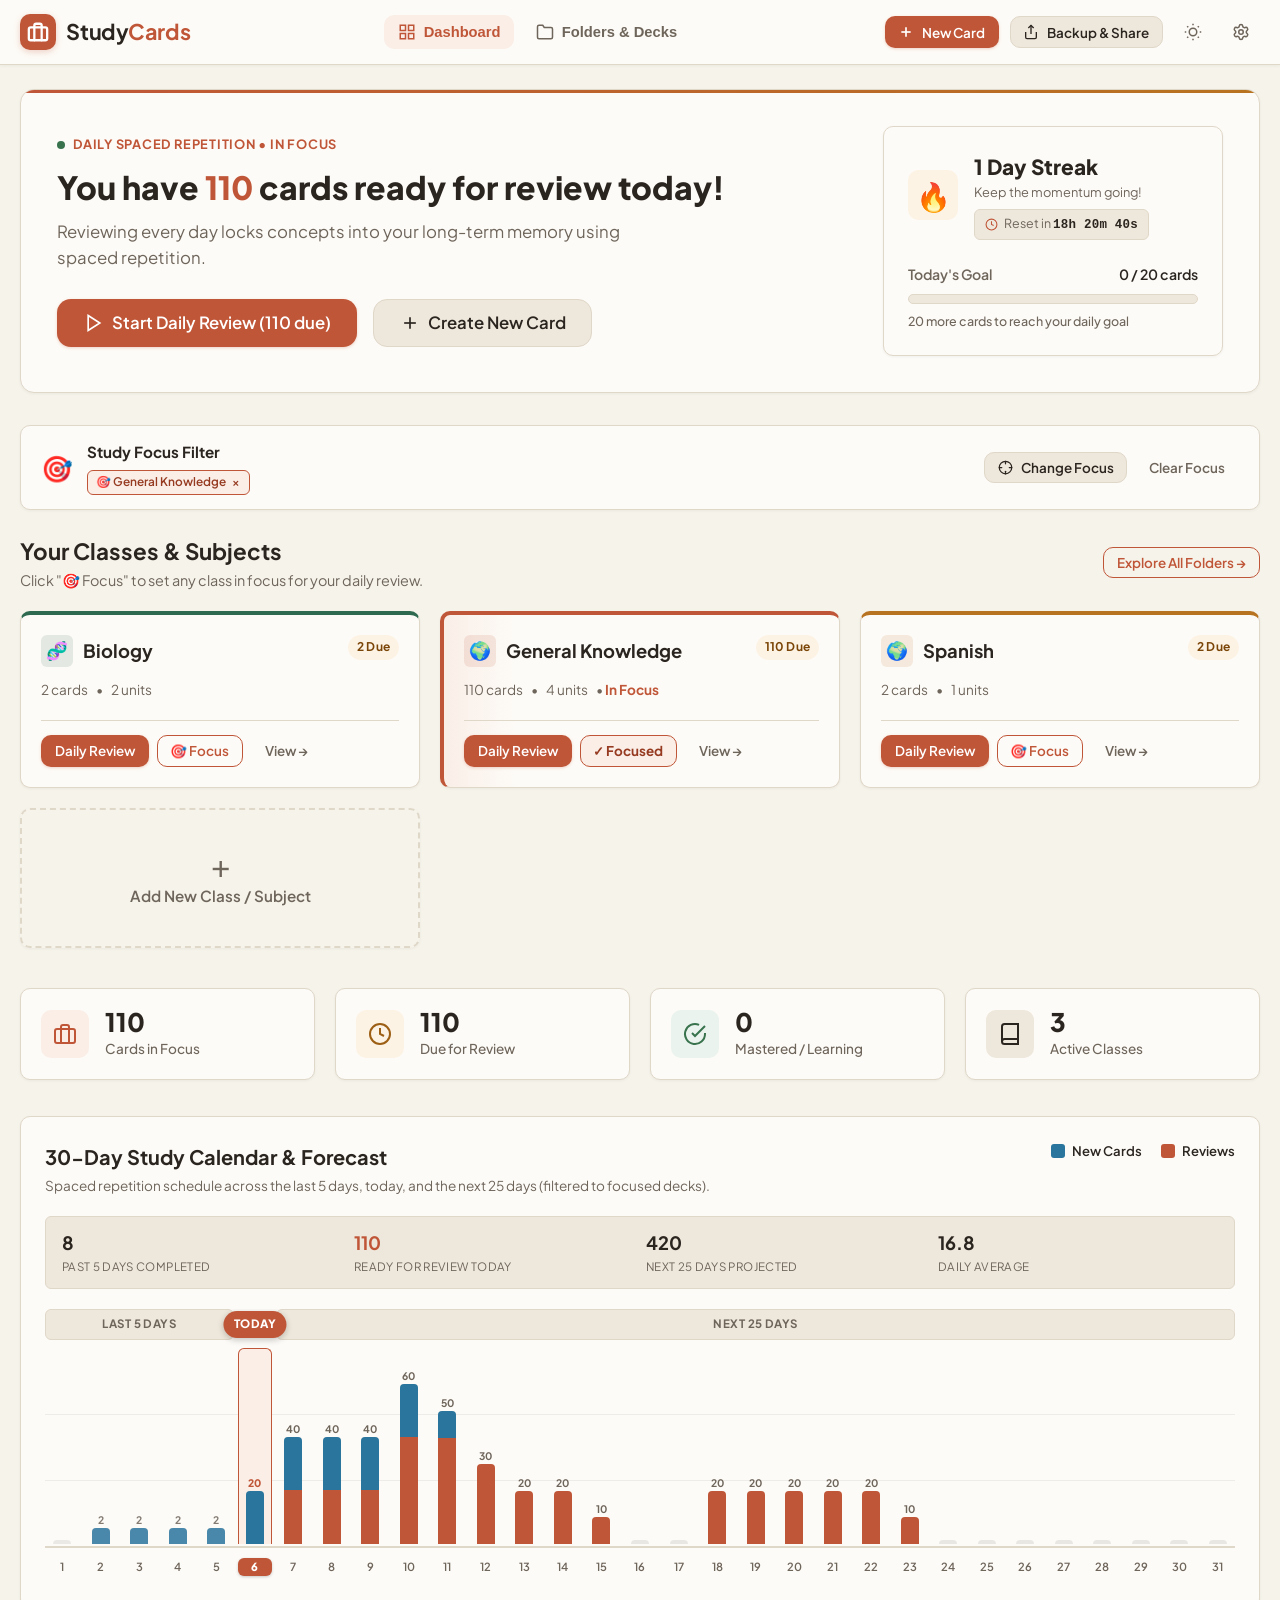
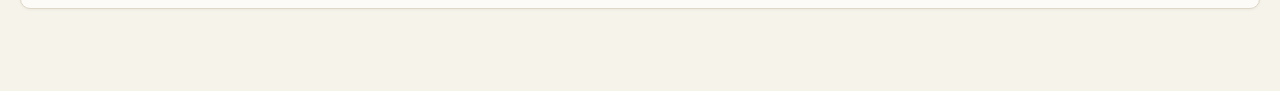
==== commit 748cc550: "Fix settings gear icon rendering and prevent navbar overflow across viewports" ====
--- a/index.html
+++ b/index.html
@@ -54,17 +54,17 @@
         <!-- PWA Install Button (Appears on Chromebook / Desktop Chrome) -->
         <button class="btn btn-outline btn-sm hidden" id="nav-btn-install" title="Install StudyCards as a desktop app">
           <svg width="15" height="15" viewBox="0 0 24 24" fill="none" stroke="currentColor" stroke-width="2"><path d="M21 15v4a2 2 0 0 1-2 2H5a2 2 0 0 1-2-2v-4"></path><polyline points="7 10 12 15 17 10"></polyline><line x1="12" y1="15" x2="12" y2="3"></line></svg>
-          Install App
+          <span class="nav-btn-label">Install App</span>
         </button>
 
         <button class="btn btn-primary btn-sm" id="nav-btn-new-card">
           <svg width="16" height="16" viewBox="0 0 24 24" fill="none" stroke="currentColor" stroke-width="2.5"><line x1="12" y1="5" x2="12" y2="19"></line><line x1="5" y1="12" x2="19" y2="12"></line></svg>
-          New Card
+          <span class="nav-btn-label">New Card</span>
         </button>
 
         <button class="btn btn-secondary btn-sm" id="nav-btn-share" title="Backup or Import Decks (Save to Google Drive)">
           <svg width="16" height="16" viewBox="0 0 24 24" fill="none" stroke="currentColor" stroke-width="2"><path d="M4 12v8a2 2 0 0 0 2 2h12a2 2 0 0 0 2-2v-8"></path><polyline points="16 6 12 2 8 6"></polyline><line x1="12" y1="2" x2="12" y2="15"></line></svg>
-          Backup & Share
+          <span class="nav-btn-label">Backup & Share</span>
         </button>
 
         <button class="btn btn-icon btn-ghost" id="nav-theme-toggle" title="Toggle Light / Dark mode">
@@ -72,7 +72,10 @@
         </button>
 
         <button class="btn btn-icon btn-ghost" id="nav-btn-settings" title="Settings">
-          <svg width="18" height="18" viewBox="0 0 24 24" fill="none" stroke="currentColor" stroke-width="2"><circle cx="12" cy="12" r="3"></circle><path d="M19.4 15a1.65 1.65 0 0 0 .33 1.82l.06.06a2 2 0 0 1 0 2.83 2 2 0 0 1-2.83 0l-.06-.06a1.65 1.65 0 0 0-1.82-.33 1.65 1.65 0 0 0-1 1.51V21a2 2 0 0 1-2 2 2 2 0 0 1-2-2v-.09A1.65 1.65 0 0 0 9 19.4a1.65 1.65 0 0 0-1.82.33l-.06.06a2 2 0 0 1 2.83 0l.06.06a1.65 1.65 0 0 0 1.82.33H9a1.65 1.65 0 0 0 1-1.51V3a2 2 0 0 1 2-2 2 2 0 0 1 2 2v.09a1.65 1.65 0 0 0 1 1.51 1.65 1.65 0 0 0 1.82-.33l.06-.06a2 2 0 0 1 2.83 0 2 2 0 0 1 0 2.83l-.06.06a1.65 1.65 0 0 0-.33 1.82V9a1.65 1.65 0 0 0 1.51 1H21a2 2 0 0 1 2 2 2 2 0 0 1-2 2h-.09a1.65 1.65 0 0 0-1.51 1z"></path></svg>
+          <svg width="18" height="18" viewBox="0 0 24 24" fill="none" stroke="currentColor" stroke-width="2" stroke-linecap="round" stroke-linejoin="round">
+            <path d="M9.671 4.136a2.34 2.34 0 0 1 4.659 0 2.34 2.34 0 0 0 3.319 1.915 2.34 2.34 0 0 1 2.33 4.033 2.34 2.34 0 0 0 0 3.831 2.34 2.34 0 0 1-2.33 4.033 2.34 2.34 0 0 0-3.319 1.915 2.34 2.34 0 0 1-4.659 0 2.34 2.34 0 0 0-3.32-1.915 2.34 2.34 0 0 1-2.33-4.033 2.34 2.34 0 0 0 0-3.831A2.34 2.34 0 0 1 6.35 6.051a2.34 2.34 0 0 0 3.319-1.915"></path>
+            <circle cx="12" cy="12" r="3"></circle>
+          </svg>
         </button>
       </div>
     </div>
--- a/css/main.css
+++ b/css/main.css
@@ -334,6 +334,7 @@
   display: flex;
   align-items: center;
   gap: 0.65rem;
+  flex-shrink: 0;
 }
 
 /* App Viewport */
--- a/css/components.css
+++ b/css/components.css
@@ -112,6 +112,10 @@
   height: 38px;
   padding: 0;
   border-radius: var(--radius-md);
+  display: inline-flex;
+  align-items: center;
+  justify-content: center;
+  flex-shrink: 0;
 }
 
 .btn-block {
--- a/css/responsive.css
+++ b/css/responsive.css
@@ -1,6 +1,68 @@
 /* ==========================================================================
    Responsive CSS: Mobile & Tablet Adaptations
    ========================================================================== */
+
+
+@media (max-width: 1050px) {
+  .nav-container {
+    padding: 0 1rem;
+    gap: 0.6rem;
+  }
+  .nav-actions {
+    gap: 0.45rem;
+  }
+  .nav-actions .btn-sm {
+    padding: 0.35rem 0.6rem;
+    font-size: 0.82rem;
+  }
+}
+
+@media (max-width: 860px) {
+  .nav-container {
+    padding: 0 0.75rem;
+    gap: 0.45rem;
+  }
+  .brand-name {
+    font-size: 1.18rem;
+  }
+  .brand-icon {
+    width: 32px;
+    height: 32px;
+  }
+  .nav-menu {
+    gap: 0.25rem;
+  }
+  .nav-link {
+    padding: 0.35rem 0.55rem;
+    font-size: 0.82rem;
+  }
+  .nav-actions .btn-sm {
+    padding: 0.35rem 0.5rem;
+  }
+  #nav-btn-install .nav-btn-label,
+  #nav-btn-share .nav-btn-label {
+    display: none;
+  }
+  #nav-btn-install,
+  #nav-btn-share {
+    width: 36px;
+    height: 36px;
+    padding: 0;
+    justify-content: center;
+  }
+}
+
+@media (max-width: 680px) {
+  #nav-btn-new-card .nav-btn-label {
+    display: none;
+  }
+  #nav-btn-new-card {
+    width: 36px;
+    height: 36px;
+    padding: 0;
+    justify-content: center;
+  }
+}
 
 @media (max-width: 900px) {
   .hero-banner {
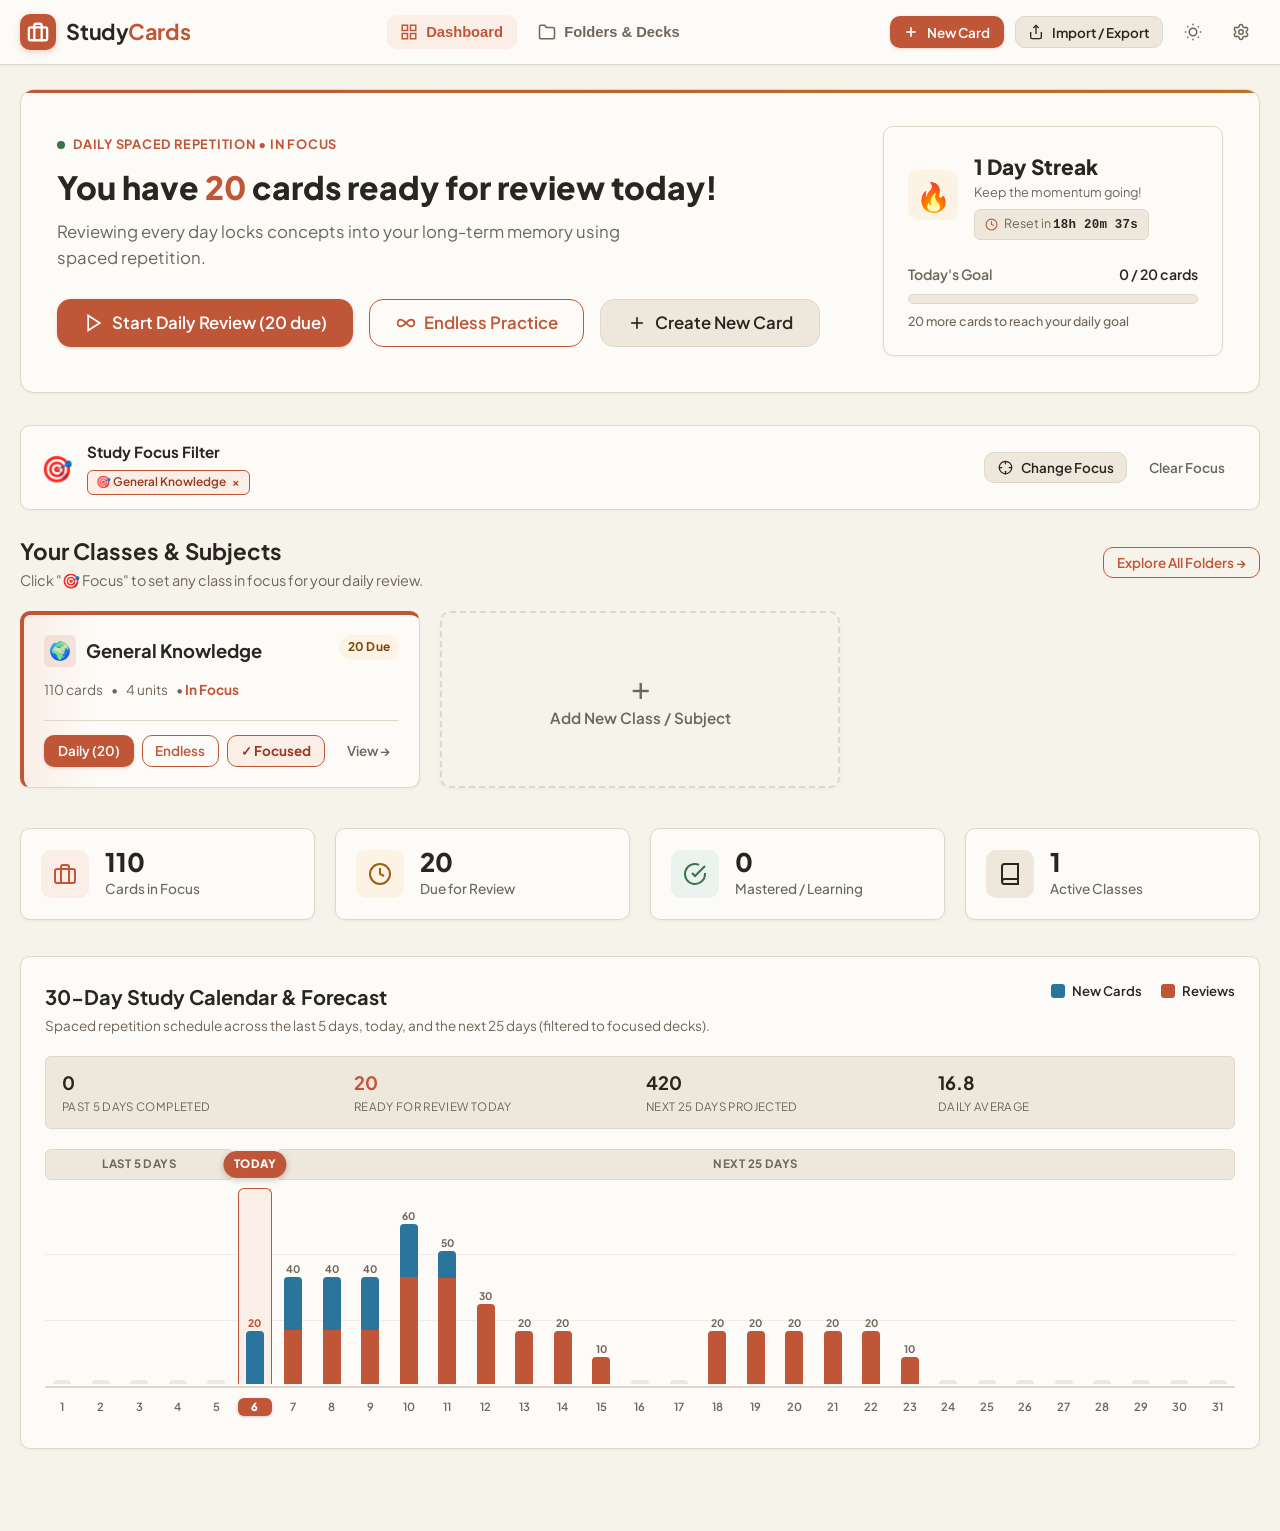
==== commit da71a128: "Key functionality working, ready for users" ====
--- a/index.html
+++ b/index.html
@@ -62,9 +62,9 @@
           <span class="nav-btn-label">New Card</span>
         </button>
 
-        <button class="btn btn-secondary btn-sm" id="nav-btn-share" title="Backup or Import Decks (Save to Google Drive)">
+        <button class="btn btn-secondary btn-sm" id="nav-btn-share" title="Import from Quizlet, Anki, RemNote or Backup Decks">
           <svg width="16" height="16" viewBox="0 0 24 24" fill="none" stroke="currentColor" stroke-width="2"><path d="M4 12v8a2 2 0 0 0 2 2h12a2 2 0 0 0 2-2v-8"></path><polyline points="16 6 12 2 8 6"></polyline><line x1="12" y1="2" x2="12" y2="15"></line></svg>
-          <span class="nav-btn-label">Backup & Share</span>
+          <span class="nav-btn-label">Import / Export</span>
         </button>
 
         <button class="btn btn-icon btn-ghost" id="nav-theme-toggle" title="Toggle Light / Dark mode">
--- a/css/components.css
+++ b/css/components.css
@@ -152,6 +152,22 @@
 .badge-due {
   background-color: var(--warning-light);
   color: var(--warning-text);
+}
+
+.badge-new {
+  background-color: var(--primary-light);
+  color: var(--primary);
+  border: 1px solid var(--border-color);
+}
+
+.badge-step-learning {
+  background-color: var(--warning-light);
+  color: var(--warning-text);
+  border: 1px solid var(--border-color);
+  font-size: 0.72rem;
+  padding: 0.15rem 0.5rem;
+  font-weight: 700;
+  border-radius: var(--radius-full);
 }
 
 .badge-neutral {
@@ -2226,5 +2242,352 @@
   font-weight: 600;
 }
 
-
-
+/* ==========================================================================
+   Multi-Service Flashcard Importer & Digest
+   ========================================================================== */
+.modal-window-lg {
+  max-width: 680px;
+  width: 95%;
+  max-height: 90vh;
+  display: flex;
+  flex-direction: column;
+}
+
+.modal-window-lg .modal-body {
+  overflow-y: auto;
+  padding-right: 0.5rem;
+}
+
+.import-service-guide {
+  margin-top: 0.5rem;
+  padding: 0.65rem 0.85rem;
+  background-color: var(--bg-subtle);
+  border: 1px solid var(--border-color);
+  border-radius: var(--radius-sm);
+  font-size: 0.8rem;
+  color: var(--text-muted);
+  line-height: 1.45;
+  transition: all var(--transition-fast);
+}
+
+.import-service-guide strong {
+  color: var(--text-main);
+}
+
+.import-method-toggle {
+  display: flex;
+  background: var(--bg-subtle);
+  border: 1px solid var(--border-color);
+  border-radius: var(--radius-full);
+  padding: 3px;
+  gap: 3px;
+}
+
+.method-toggle-btn {
+  border: none;
+  background: transparent;
+  padding: 0.35rem 0.75rem;
+  font-size: 0.8rem;
+  font-weight: 600;
+  color: var(--text-muted);
+  border-radius: var(--radius-full);
+  cursor: pointer;
+  transition: all var(--transition-fast);
+}
+
+.method-toggle-btn.active {
+  background: var(--bg-surface);
+  color: var(--primary);
+  box-shadow: var(--shadow-sm);
+}
+
+.upload-label-main {
+  font-size: 0.92rem;
+  font-weight: 600;
+  color: var(--text-main);
+}
+
+.upload-label-sub {
+  font-size: 0.78rem;
+  color: var(--text-muted);
+}
+
+.font-mono {
+  font-family: ui-monospace, SFMono-Regular, Menlo, Monaco, Consolas, "Liberation Mono", "Courier New", monospace;
+  font-size: 0.85rem;
+}
+
+.dest-choice-box {
+  display: flex;
+  flex-direction: column;
+  gap: 0.5rem;
+  background: var(--bg-subtle);
+  border: 1px solid var(--border-color);
+  border-radius: var(--radius-md);
+  padding: 0.75rem;
+}
+
+.dest-sub-input {
+  padding-left: 1.5rem;
+}
+
+/* Pre-Import Digest & Preview Box */
+.import-preview-box {
+  background: var(--bg-surface);
+  border: 1px solid var(--border-color);
+  border-radius: var(--radius-md);
+  padding: 0.9rem;
+  box-shadow: var(--shadow-sm);
+}
+
+.preview-status-header {
+  display: flex;
+  align-items: center;
+  justify-content: space-between;
+  flex-wrap: wrap;
+  gap: 0.5rem;
+  margin-bottom: 0.65rem;
+}
+
+.preview-status-title {
+  font-size: 0.95rem;
+  font-weight: 700;
+  color: var(--text-main);
+  display: flex;
+  align-items: center;
+  gap: 0.4rem;
+}
+
+.preview-type-tags {
+  display: flex;
+  gap: 0.35rem;
+  flex-wrap: wrap;
+}
+
+.type-tag-badge {
+  font-size: 0.72rem;
+  font-weight: 700;
+  padding: 0.2rem 0.55rem;
+  border-radius: var(--radius-full);
+  background-color: var(--bg-subtle);
+  border: 1px solid var(--border-color);
+  color: var(--text-muted);
+  text-transform: uppercase;
+  letter-spacing: 0.03em;
+}
+
+.type-tag-badge.basic {
+  background: rgba(56, 115, 78, 0.12);
+  color: #2e6642;
+  border-color: rgba(56, 115, 78, 0.25);
+}
+
+.type-tag-badge.cloze {
+  background: rgba(125, 78, 141, 0.12);
+  color: #6a3a78;
+  border-color: rgba(125, 78, 141, 0.25);
+}
+
+.type-tag-badge.reversible {
+  background: rgba(54, 100, 130, 0.12);
+  color: #274b63;
+  border-color: rgba(54, 100, 130, 0.25);
+}
+
+/* Warnings Box */
+.preview-warnings-box {
+  background: rgba(245, 158, 11, 0.1);
+  border: 1px solid rgba(245, 158, 11, 0.35);
+  border-radius: var(--radius-sm);
+  padding: 0.55rem 0.75rem;
+  margin-bottom: 0.75rem;
+  font-size: 0.82rem;
+}
+
+.preview-warnings-bar {
+  display: flex;
+  align-items: center;
+  justify-content: space-between;
+  color: #92400e;
+  font-weight: 600;
+}
+
+.btn-warning-toggle {
+  background: none;
+  border: none;
+  color: #b45309;
+  font-size: 0.78rem;
+  font-weight: 600;
+  text-decoration: underline;
+  cursor: pointer;
+  padding: 0;
+}
+
+.preview-warnings-list {
+  margin-top: 0.5rem;
+  padding-top: 0.5rem;
+  border-top: 1px dashed rgba(245, 158, 11, 0.3);
+  max-height: 120px;
+  overflow-y: auto;
+  font-size: 0.78rem;
+  color: #78350f;
+  display: flex;
+  flex-direction: column;
+  gap: 0.35rem;
+}
+
+.warning-item {
+  display: flex;
+  gap: 0.4rem;
+  line-height: 1.35;
+}
+
+.warning-line-badge {
+  background: rgba(180, 83, 9, 0.2);
+  padding: 0.05rem 0.35rem;
+  border-radius: 3px;
+  font-family: monospace;
+  font-size: 0.72rem;
+  white-space: nowrap;
+}
+
+/* Sample Card Preview in Modal */
+.preview-samples-wrapper {
+  border-top: 1px solid var(--border-color);
+  padding-top: 0.65rem;
+}
+
+.preview-samples-header {
+  font-size: 0.78rem;
+  font-weight: 700;
+  color: var(--text-muted);
+  text-transform: uppercase;
+  letter-spacing: 0.05em;
+  margin-bottom: 0.45rem;
+}
+
+.preview-samples-content {
+  display: flex;
+  flex-direction: column;
+  gap: 0.45rem;
+  max-height: 140px;
+  overflow-y: auto;
+}
+
+.sample-card-item {
+  background: var(--bg-card);
+  border: 1px solid var(--border-color);
+  border-radius: var(--radius-sm);
+  padding: 0.5rem 0.65rem;
+  font-size: 0.8rem;
+  display: flex;
+  flex-direction: column;
+  gap: 0.25rem;
+}
+
+.sample-card-row {
+  display: flex;
+  gap: 0.4rem;
+}
+
+.sample-card-lbl {
+  font-weight: 700;
+  color: var(--text-muted);
+  width: 44px;
+  flex-shrink: 0;
+  font-size: 0.75rem;
+}
+
+.sample-card-val {
+  color: var(--text-main);
+  overflow: hidden;
+  text-overflow: ellipsis;
+  white-space: nowrap;
+}
+
+/* Post-Import Digest Screen */
+.import-finished-digest {
+  text-align: center;
+  padding: 1.5rem 1rem;
+}
+
+.digest-card {
+  display: flex;
+  flex-direction: column;
+  align-items: center;
+  gap: 0.75rem;
+}
+
+.digest-icon {
+  font-size: 3rem;
+  line-height: 1;
+}
+
+.digest-title {
+  font-family: var(--font-display);
+  font-size: 1.4rem;
+  font-weight: 700;
+  color: var(--text-main);
+}
+
+.digest-subtitle {
+  font-size: 0.95rem;
+  color: var(--text-muted);
+  max-width: 460px;
+}
+
+.digest-stats-grid {
+  display: grid;
+  grid-template-columns: repeat(3, 1fr);
+  gap: 0.75rem;
+  width: 100%;
+  max-width: 440px;
+  margin: 0.5rem 0;
+}
+
+.digest-stat-item {
+  background: var(--bg-subtle);
+  border: 1px solid var(--border-color);
+  border-radius: var(--radius-md);
+  padding: 0.75rem 0.5rem;
+  display: flex;
+  flex-direction: column;
+  align-items: center;
+  gap: 0.25rem;
+}
+
+.digest-stat-item .stat-num {
+  font-family: var(--font-display);
+  font-size: 1.35rem;
+  font-weight: 700;
+  color: var(--primary);
+}
+
+.digest-stat-item .stat-lbl {
+  font-size: 0.75rem;
+  font-weight: 600;
+  color: var(--text-muted);
+  text-transform: uppercase;
+}
+
+.digest-warnings-block {
+  width: 100%;
+  max-width: 480px;
+  text-align: left;
+  background: rgba(245, 158, 11, 0.08);
+  border: 1px solid rgba(245, 158, 11, 0.3);
+  border-radius: var(--radius-sm);
+  padding: 0.65rem 0.85rem;
+  font-size: 0.8rem;
+  max-height: 110px;
+  overflow-y: auto;
+}
+
+.digest-actions {
+  display: flex;
+  gap: 0.75rem;
+  margin-top: 0.5rem;
+}
+
+
+
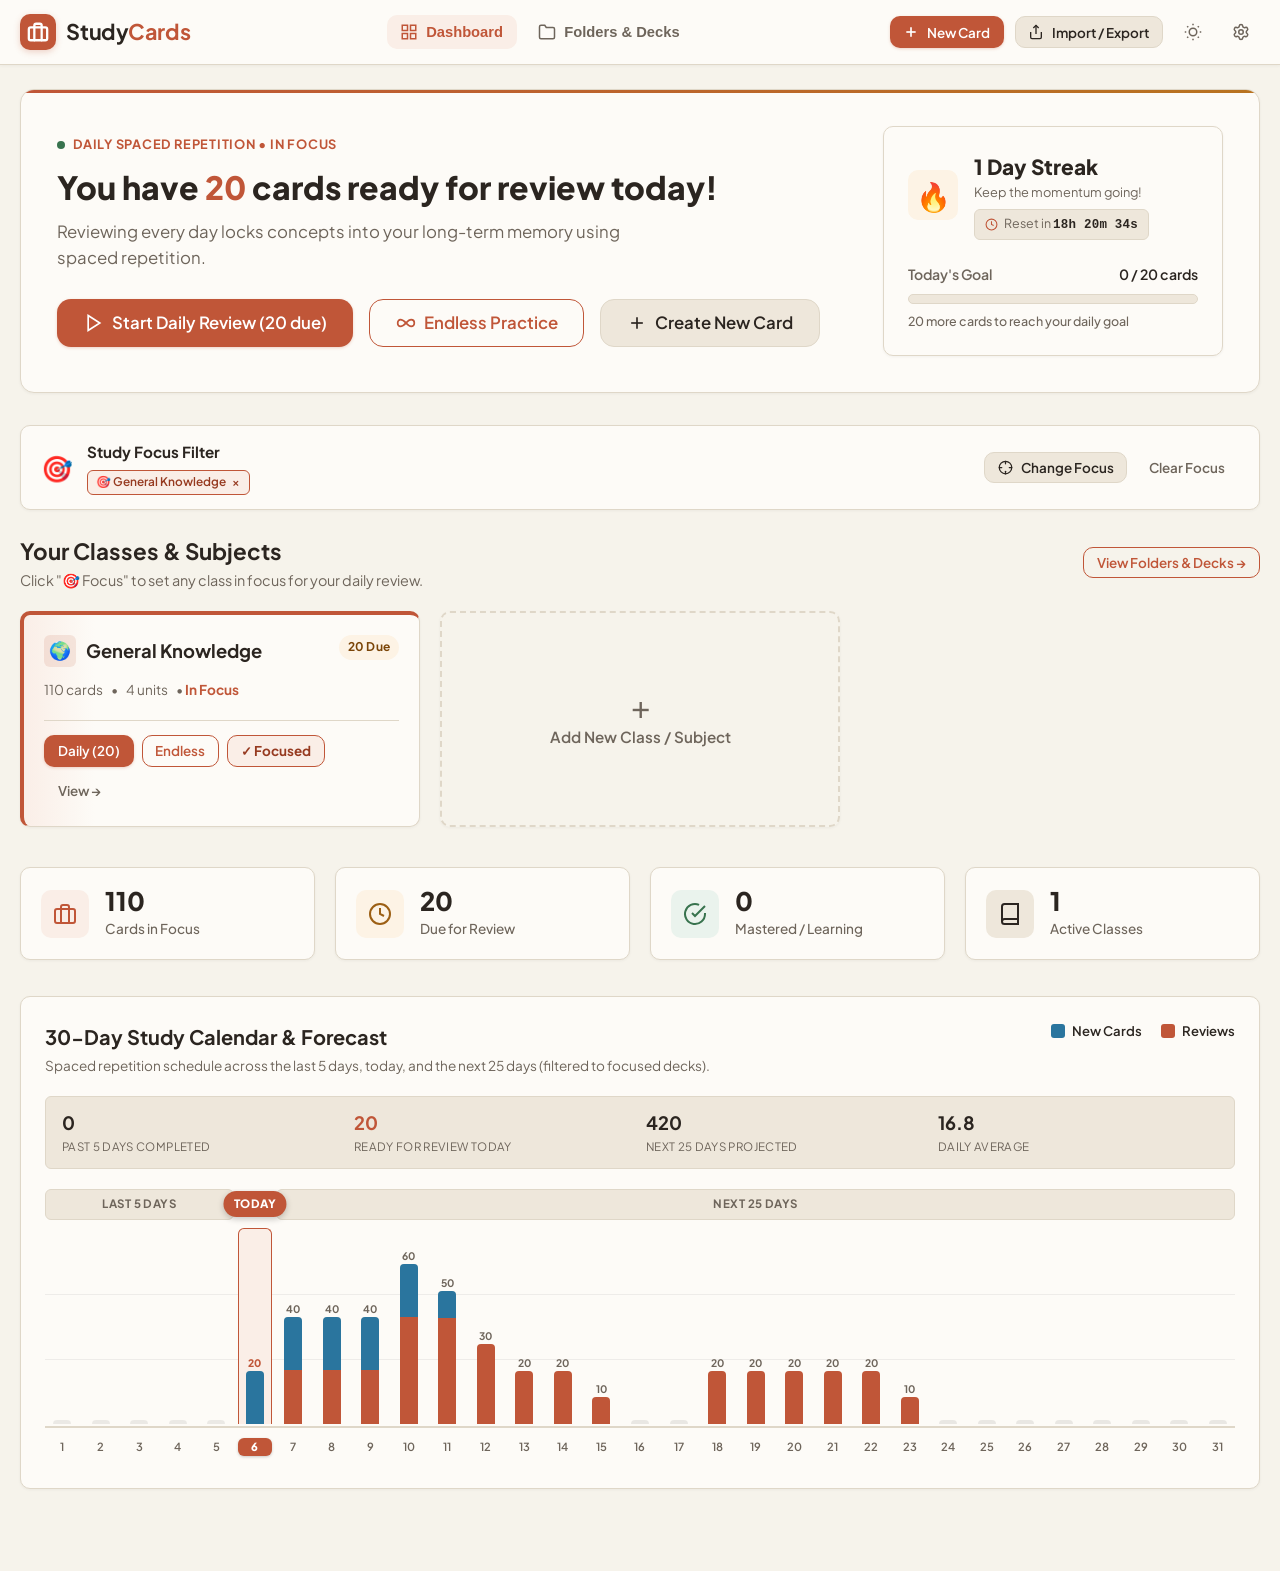
==== commit 2888cf6c: "Minor visual improvements" ====
--- a/index.html
+++ b/index.html
@@ -3,7 +3,7 @@
 <head>
   <meta charset="UTF-8" />
   <meta name="viewport" content="width=device-width, initial-scale=1.0" />
-  <title>StudyCards - Smart Spaced Repetition Flashcards</title>
+  <title>StudyCards | Spaced Repetition Flashcards</title>
   <meta name="description" content="A clean, student-friendly flashcard app with spaced repetition, image occlusion, cloze deletions, and hierarchical deck organization." />
 
   <!-- PWA Manifest & App Icons -->
@@ -40,13 +40,14 @@
       </div>
 
       <nav class="nav-menu">
-        <button class="nav-link active" data-view="dashboard">
+        <button class="nav-link active" data-view="dashboard" title="Dashboard">
           <svg width="18" height="18" viewBox="0 0 24 24" fill="none" stroke="currentColor" stroke-width="2"><rect x="3" y="3" width="7" height="7"></rect><rect x="14" y="3" width="7" height="7"></rect><rect x="14" y="14" width="7" height="7"></rect><rect x="3" y="14" width="7" height="7"></rect></svg>
-          Dashboard
+          <span class="nav-link-text">Dashboard</span>
         </button>
-        <button class="nav-link" data-view="decks">
+        <button class="nav-link" data-view="decks" title="Folders & Decks">
           <svg width="18" height="18" viewBox="0 0 24 24" fill="none" stroke="currentColor" stroke-width="2"><path d="M22 19a2 2 0 0 1-2 2H4a2 2 0 0 1-2-2V5a2 2 0 0 1 2-2h5l2 3h9a2 2 0 0 1 2 2z"></path></svg>
-          Folders & Decks
+          <span class="nav-link-text">Folders &amp; Decks</span>
+          <span class="nav-link-short">Decks</span>
         </button>
       </nav>
 
--- a/css/main.css
+++ b/css/main.css
@@ -231,6 +231,11 @@
   box-sizing: border-box;
   margin: 0;
   padding: 0;
+}
+
+html, body {
+  overflow-x: hidden;
+  max-width: 100vw;
 }
 
 body {
@@ -330,6 +335,10 @@
   background-color: var(--primary-light);
 }
 
+.nav-link-short {
+  display: none;
+}
+
 .nav-actions {
   display: flex;
   align-items: center;
--- a/css/components.css
+++ b/css/components.css
@@ -524,6 +524,7 @@
 
 .class-card-actions {
   display: flex;
+  flex-wrap: wrap;
   gap: 0.5rem;
   border-top: 1px solid var(--border-color);
   padding-top: 0.85rem;
--- a/css/responsive.css
+++ b/css/responsive.css
@@ -1,13 +1,41 @@
 /* ==========================================================================
-   Responsive CSS: Mobile & Tablet Adaptations
-   ========================================================================== */
-
-
+   Responsive CSS: Multi-Device & Mobile Layout Optimizations
+   Breakpoints:
+     - 1050px: Compact Laptops / Landscape Tablets
+     - 860px:  Tablet Portrait (iPad, Galaxy Tab)
+     - 680px:  Standard Mobile (iPhone Plus/Pro Max, Pixel, Android)
+     - 480px:  Compact Mobile (iPhone 13/14 mini, standard smartphones)
+     - 380px:  Narrow Mobile (iPhone SE, folded screens)
+   ========================================================================== */
+
+/* Universal Responsive Hygiene */
+html, body {
+  overflow-x: hidden;
+  max-width: 100vw;
+}
+
+img, svg, video, canvas {
+  max-width: 100%;
+}
+
+input, select, textarea, button {
+  box-sizing: border-box;
+}
+
+/* ==========================================================================
+   Breakpoint: <= 1050px (Compact Laptops & Large Tablets)
+   ========================================================================== */
 @media (max-width: 1050px) {
   .nav-container {
     padding: 0 1rem;
     gap: 0.6rem;
   }
+  .nav-link-text {
+    display: none;
+  }
+  .nav-link-short {
+    display: inline;
+  }
   .nav-actions {
     gap: 0.45rem;
   }
@@ -17,6 +45,38 @@
   }
 }
 
+/* ==========================================================================
+   Breakpoint: <= 900px (Tablets & Folders Layout Switch)
+   ========================================================================== */
+@media (max-width: 900px) {
+  .hero-banner {
+    grid-template-columns: 1fr;
+    gap: 1.25rem;
+    padding: 1.75rem;
+  }
+
+  .deck-manager-layout {
+    grid-template-columns: 1fr;
+    gap: 1.25rem;
+  }
+
+  .tree-sidebar {
+    max-height: 340px;
+  }
+
+  .stats-overview-grid {
+    grid-template-columns: repeat(2, 1fr);
+    gap: 1rem;
+  }
+
+  .classes-grid {
+    grid-template-columns: 1fr;
+  }
+}
+
+/* ==========================================================================
+   Breakpoint: <= 860px (Tablet Portrait)
+   ========================================================================== */
 @media (max-width: 860px) {
   .nav-container {
     padding: 0 0.75rem;
@@ -30,11 +90,11 @@
     height: 32px;
   }
   .nav-menu {
-    gap: 0.25rem;
+    gap: 0.35rem;
   }
   .nav-link {
-    padding: 0.35rem 0.55rem;
-    font-size: 0.82rem;
+    padding: 0.4rem 0.6rem;
+    font-size: 0.85rem;
   }
   .nav-actions .btn-sm {
     padding: 0.35rem 0.5rem;
@@ -52,145 +112,530 @@
   }
 }
 
+/* ==========================================================================
+   Breakpoint: <= 768px (iPad Portrait / Medium Screens)
+   ========================================================================== */
+@media (max-width: 768px) {
+  .study-card-stage {
+    min-height: 420px;
+    height: clamp(400px, 62vh, 560px);
+  }
+
+  .study-card-inner {
+    min-height: 420px;
+  }
+
+  .group-detail-header {
+    flex-direction: column;
+    align-items: stretch;
+    padding: 1.25rem;
+    gap: 1rem;
+  }
+
+  .group-action-buttons {
+    width: 100%;
+    display: flex;
+    flex-wrap: wrap;
+    gap: 0.6rem;
+  }
+
+  .group-action-buttons .btn:not(.btn-icon) {
+    flex: 1 1 calc(50% - 0.6rem);
+    min-width: 130px;
+    justify-content: center;
+  }
+
+  .group-action-buttons .dropdown-wrapper {
+    flex: 0 0 auto;
+  }
+
+  .forecast-metrics-row {
+    grid-template-columns: repeat(2, 1fr);
+    gap: 0.65rem;
+  }
+}
+
+/* ==========================================================================
+   Breakpoint: <= 680px (Standard Mobile Screens)
+   ========================================================================== */
 @media (max-width: 680px) {
+  /* Navbar */
+  .nav-container {
+    padding: 0 0.65rem;
+    height: 56px;
+    gap: 0.35rem;
+  }
+
+  .brand-name {
+    font-size: 1.12rem;
+  }
+
   #nav-btn-new-card .nav-btn-label {
     display: none;
   }
+
   #nav-btn-new-card {
     width: 36px;
     height: 36px;
     padding: 0;
     justify-content: center;
   }
-}
-
-@media (max-width: 900px) {
+
+  /* Viewport Padding */
+  .app-main-viewport {
+    padding: 1rem 0.65rem 2.5rem;
+    min-width: 0;
+    max-width: 100%;
+  }
+
+  /* Hero Banner */
   .hero-banner {
-    grid-template-columns: 1fr;
-    gap: 1.5rem;
-    padding: 1.75rem;
-  }
-
-  .deck-manager-layout {
-    grid-template-columns: 1fr;
-  }
-
-  .tree-sidebar {
-    max-height: 380px;
-  }
-}
-
-@media (max-width: 680px) {
-  .nav-container {
-    padding: 0 0.85rem;
-    height: 58px;
-  }
-
-  .brand-name {
-    font-size: 1.15rem;
-  }
-
-  .nav-menu {
-    gap: 0.25rem;
-  }
-
-  .nav-link {
-    padding: 0.4rem 0.6rem;
-    font-size: 0.82rem;
-  }
-
-  .nav-actions {
-    gap: 0.4rem;
-  }
-
-  .app-main-viewport {
-    padding: 1rem 0.75rem 2.5rem;
+    padding: 1.35rem 1rem;
+    gap: 1rem;
   }
 
   .hero-title {
-    font-size: 1.5rem;
+    font-size: 1.4rem;
+    line-height: 1.3;
   }
 
   .hero-subtitle {
-    font-size: 0.95rem;
+    font-size: 0.9rem;
+    line-height: 1.45;
   }
 
   .hero-actions {
     flex-direction: column;
+    gap: 0.6rem;
+    width: 100%;
   }
 
   .hero-actions .btn {
     width: 100%;
-  }
-
+    justify-content: center;
+  }
+
+  /* Stats Grid */
   .stats-overview-grid {
     grid-template-columns: repeat(2, 1fr);
-    gap: 0.75rem;
-  }
-
-  .classes-grid {
-    grid-template-columns: 1fr;
-  }
-
-  .group-detail-header {
+    gap: 0.65rem;
+    margin-bottom: 1.75rem;
+  }
+
+  .stat-card {
+    padding: 0.95rem 0.75rem;
+    gap: 0.65rem;
+  }
+
+  .stat-icon {
+    width: 40px;
+    height: 40px;
+    flex-shrink: 0;
+  }
+
+  .stat-number {
+    font-size: 1.35rem;
+  }
+
+  .stat-title {
+    font-size: 0.78rem;
+  }
+
+  /* Class Cards on Dashboard */
+  .class-card {
+    padding: 1rem 0.85rem;
+  }
+
+  .class-card-actions {
+    flex-wrap: wrap;
+    gap: 0.45rem;
+  }
+
+  .class-card-actions .btn {
+    flex: 1 1 calc(50% - 0.45rem);
+    min-width: 90px;
+    justify-content: center;
+    text-align: center;
+  }
+
+  /* Forecast Section */
+  .forecast-calendar-section {
+    padding: 1.15rem 0.85rem;
+    margin-bottom: 1.75rem;
+    min-width: 0;
+    max-width: 100%;
+  }
+
+  .forecast-header {
     flex-direction: column;
     align-items: flex-start;
-    padding: 1.25rem;
-  }
-
-  .group-action-buttons {
+    gap: 0.65rem;
+    margin-bottom: 0.85rem;
+  }
+
+  .forecast-title-wrap h2 {
+    font-size: 1.12rem;
+  }
+
+  .forecast-legend {
+    flex-wrap: wrap;
+    gap: 0.65rem;
+    font-size: 0.78rem;
+  }
+
+  .forecast-metrics-row {
+    grid-template-columns: repeat(2, 1fr);
+    gap: 0.5rem;
+    padding: 0.65rem 0.75rem;
+  }
+
+  .forecast-metric-val {
+    font-size: 1.05rem;
+  }
+
+  .forecast-metric-lbl {
+    font-size: 0.68rem;
+  }
+
+  .chart-scroll-wrapper {
+    min-width: 0;
+    max-width: 100%;
+    overflow-x: auto;
+    -webkit-overflow-scrolling: touch;
+  }
+
+  /* Deck & Folder Manager */
+  .tree-sidebar {
+    padding: 1rem 0.85rem;
+    max-height: 280px;
+  }
+
+  .group-detail-header {
+    padding: 1rem 0.85rem;
+  }
+
+  .group-title {
+    font-size: 1.35rem;
+    word-break: break-word;
+  }
+
+  .cards-list-section {
+    padding: 1rem 0.85rem;
+  }
+
+  .cards-list-header {
+    flex-direction: column;
+    align-items: stretch;
+    gap: 0.75rem;
+  }
+
+  .cards-grid {
+    grid-template-columns: 1fr;
+    gap: 0.75rem;
+  }
+
+  .card-item-box {
+    min-width: 0;
+    word-break: break-word;
+    overflow-wrap: break-word;
+  }
+
+  .card-item-front,
+  .card-item-back {
+    word-break: break-word;
+    overflow-wrap: break-word;
+  }
+
+  .cards-subgroup-header {
+    flex-direction: column;
+    align-items: stretch;
+    gap: 0.5rem;
+  }
+
+  .cards-subgroup-actions {
+    justify-content: flex-end;
+  }
+
+  .form-row-2 {
+    grid-template-columns: 1fr;
+    gap: 0.75rem;
+  }
+
+  /* Study Arena Mobile */
+  .study-arena {
+    gap: 0.75rem;
+  }
+
+  .study-session-header {
+    gap: 0.5rem;
+    flex-wrap: wrap;
+  }
+
+  .study-group-name {
+    max-width: 160px;
+    white-space: nowrap;
+    overflow: hidden;
+    text-overflow: ellipsis;
+  }
+
+  .study-card-stage {
+    min-height: 350px;
+    height: clamp(340px, 55vh, 480px);
+  }
+
+  .study-card-inner {
+    min-height: 350px;
+  }
+
+  .card-face {
+    padding: 1rem 0.95rem;
+  }
+
+  .card-face-content {
+    overflow-y: auto;
+    overflow-x: hidden;
+    -webkit-overflow-scrolling: touch;
     width: 100%;
-    flex-wrap: wrap;
-  }
-
-  .group-action-buttons .btn {
-    flex: 1;
-  }
-
-  .cards-grid {
-    grid-template-columns: 1fr;
-  }
-
-  .form-row-2 {
-    grid-template-columns: 1fr;
-  }
-
-  /* Study Arena Mobile */
-  .study-card-stage {
-    min-height: 380px;
-  }
-
-  .study-card-inner {
-    min-height: 380px;
-  }
-
-  .card-face {
-    padding: 1.25rem 1.25rem;
+    max-height: 100%;
+    padding: 0.25rem 0;
+    word-break: break-word;
+    overflow-wrap: break-word;
   }
 
   .study-text {
     font-size: 1.15rem;
+    line-height: 1.5;
   }
 
   .answer-text-highlight {
     font-size: 1.15rem;
-    padding: 0.85rem 1rem;
+    padding: 0.75rem 0.95rem;
+    word-break: break-word;
+    overflow-wrap: break-word;
   }
 
   .anki-ratings-group {
     grid-template-columns: repeat(2, 1fr);
     gap: 0.5rem;
+    width: 100%;
+  }
+
+  .btn-srs-rating {
+    padding: 0.6rem 0.45rem;
   }
 
   .completion-card {
-    padding: 2rem 1.25rem;
+    padding: 1.75rem 1rem;
   }
 
   .completion-title {
-    font-size: 1.7rem;
+    font-size: 1.5rem;
   }
 
   .completion-stats-grid {
     grid-template-columns: 1fr;
-  }
-}
+    gap: 0.75rem;
+  }
+
+  /* Modals */
+  .modal-backdrop {
+    padding: 0.65rem 0.45rem;
+  }
+
+  .modal-window,
+  .modal-wide,
+  .modal-window-lg {
+    max-width: 100%;
+    width: 100%;
+    max-height: 94vh;
+    border-radius: var(--radius-md);
+  }
+
+  .modal-header {
+    padding: 0.9rem 1rem;
+  }
+
+  .modal-header h3 {
+    font-size: 1.15rem;
+  }
+
+  .modal-body {
+    padding: 1rem 0.85rem;
+    gap: 1rem;
+  }
+
+  .modal-footer {
+    padding: 0.75rem 0.85rem;
+    flex-wrap: wrap;
+    gap: 0.5rem;
+  }
+
+  .modal-footer .btn {
+    flex: 1 1 120px;
+    justify-content: center;
+  }
+
+  .import-preview-box {
+    padding: 0.65rem;
+  }
+
+  .preview-status-header {
+    flex-direction: column;
+    align-items: flex-start;
+    gap: 0.5rem;
+  }
+
+  .preview-cards-table {
+    display: block;
+    overflow-x: auto;
+    -webkit-overflow-scrolling: touch;
+    width: 100%;
+  }
+
+  .dropdown-menu {
+    max-width: calc(100vw - 2rem);
+    right: 0;
+  }
+}
+
+/* ==========================================================================
+   Breakpoint: <= 580px (Compact Mobile / Smartphone Navigation)
+   ========================================================================== */
+@media (max-width: 580px) {
+  .nav-container {
+    padding: 0 0.5rem;
+    gap: 0.35rem;
+  }
+
+  .nav-menu {
+    gap: 0.25rem;
+  }
+
+  /* Turn nav links into sleek icon buttons with tooltips */
+  .nav-link {
+    width: 36px;
+    height: 36px;
+    padding: 0;
+    justify-content: center;
+    border-radius: var(--radius-md);
+  }
+
+  .nav-link-text,
+  .nav-link-short {
+    display: none !important;
+  }
+
+  .nav-actions {
+    gap: 0.3rem;
+  }
+
+  .nav-actions .btn {
+    width: 34px;
+    height: 34px;
+    min-width: 34px;
+    padding: 0;
+    justify-content: center;
+  }
+
+  .brand-name {
+    font-size: 1.05rem;
+  }
+
+  .brand-icon {
+    width: 30px;
+    height: 30px;
+  }
+
+  .brand-icon svg {
+    width: 18px;
+    height: 18px;
+  }
+}
+
+/* ==========================================================================
+   Breakpoint: <= 420px (Narrow Mobile / iPhone SE / 360-390px)
+   ========================================================================== */
+@media (max-width: 420px) {
+  .brand-name {
+    font-size: 0.95rem;
+  }
+
+  .app-main-viewport {
+    padding: 0.75rem 0.45rem 2rem;
+  }
+
+  .hero-banner {
+    padding: 1.15rem 0.75rem;
+  }
+
+  .hero-title {
+    font-size: 1.25rem;
+  }
+
+  .stats-overview-grid {
+    grid-template-columns: 1fr;
+    gap: 0.5rem;
+  }
+
+  .stat-card {
+    padding: 0.75rem;
+  }
+
+  .forecast-metrics-row {
+    grid-template-columns: 1fr;
+    gap: 0.4rem;
+  }
+
+  .study-card-stage {
+    min-height: 320px;
+    height: clamp(310px, 50vh, 420px);
+  }
+
+  .study-card-inner {
+    min-height: 320px;
+  }
+
+  .card-face {
+    padding: 0.85rem 0.75rem;
+  }
+
+  .study-text {
+    font-size: 1.05rem;
+  }
+
+  .btn-srs-rating {
+    padding: 0.5rem 0.35rem;
+  }
+
+  .rating-name {
+    font-size: 0.95rem;
+  }
+
+  .rating-interval {
+    font-size: 0.72rem;
+  }
+}
+
+/* ==========================================================================
+   Breakpoint: <= 360px (Ultra-compact / Foldable Cover Screens)
+   ========================================================================== */
+@media (max-width: 360px) {
+  /* Show only the brand mark icon on ultra-narrow viewports */
+  .brand-name {
+    display: none;
+  }
+
+  .nav-container {
+    padding: 0 0.35rem;
+  }
+
+  .nav-actions {
+    gap: 0.2rem;
+  }
+
+  .nav-actions .btn {
+    width: 32px;
+    height: 32px;
+    min-width: 32px;
+  }
+}
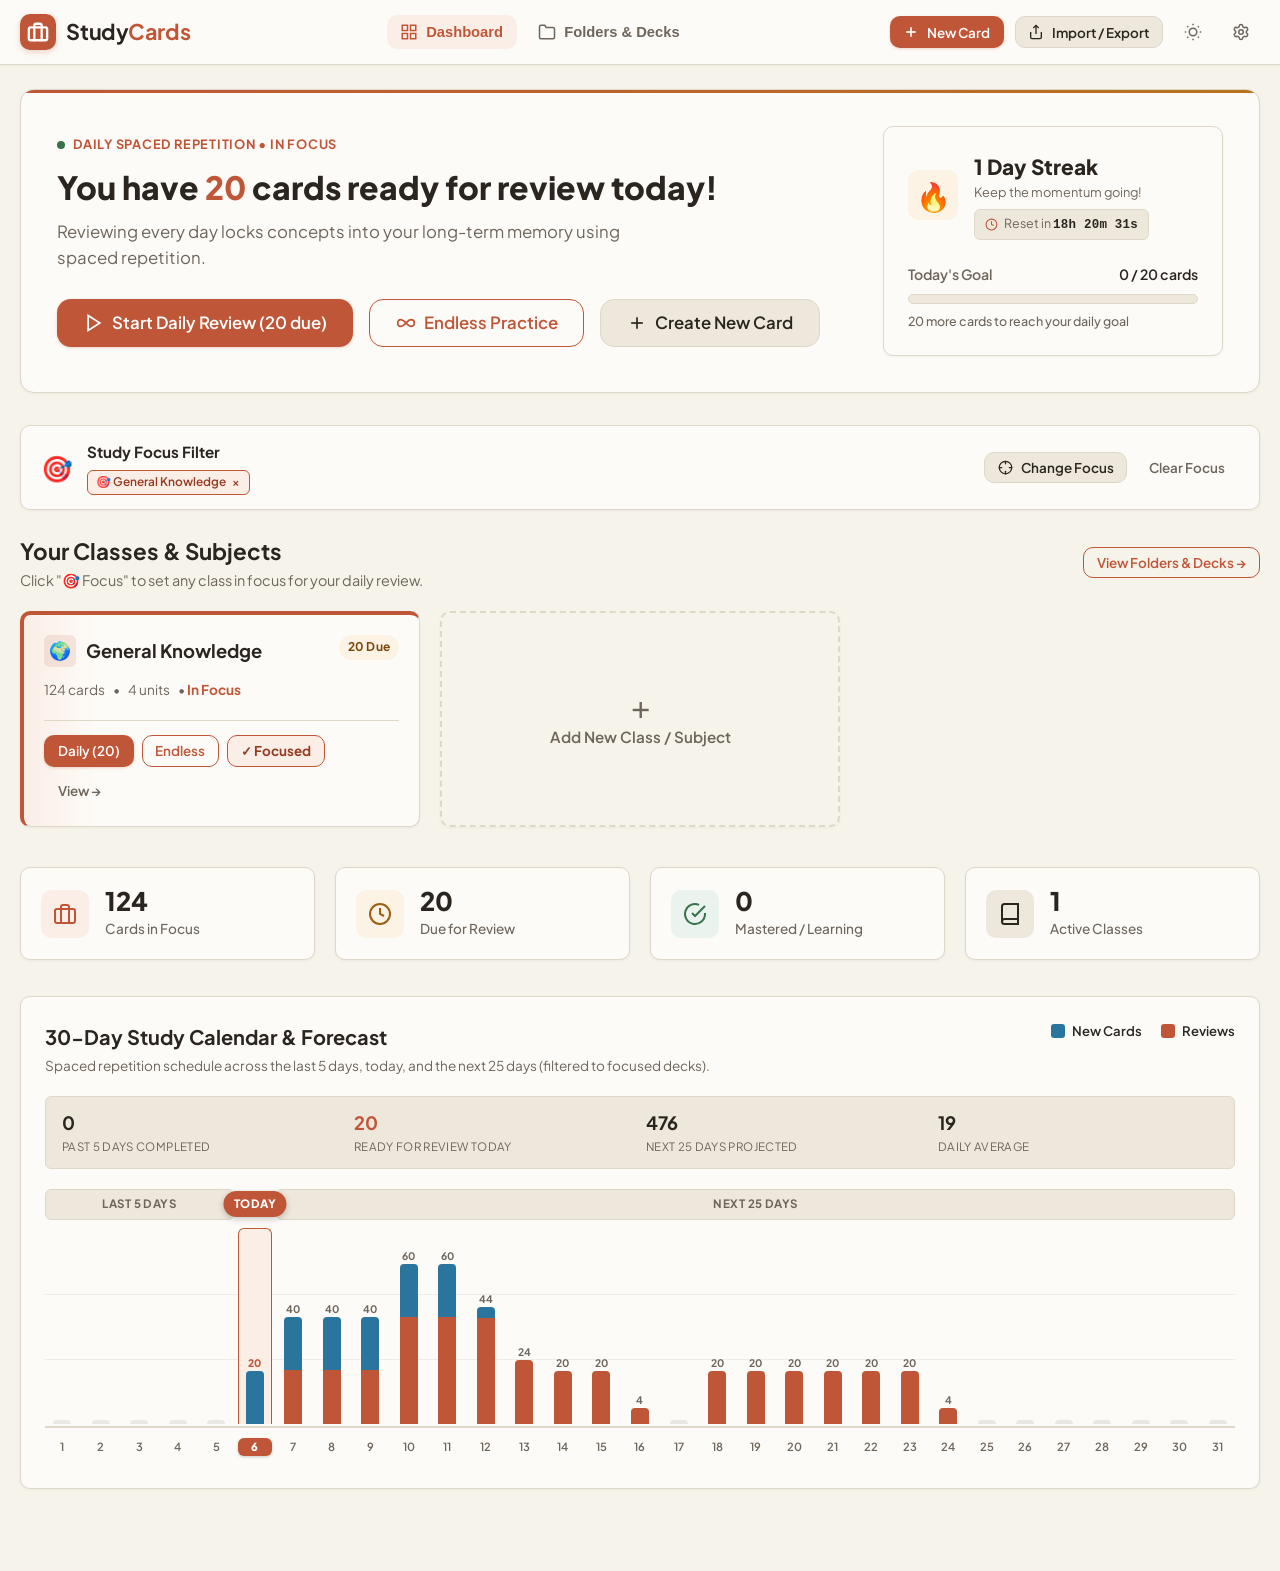
==== commit 062ab459: "Updated anki processing adding image occlusion. Updated export/import functionality." ====
--- a/index.html
+++ b/index.html
@@ -87,5 +87,50 @@
 
   <!-- Application Script -->
   <script type="module" src="js/app.js"></script>
+
+  <!-- Fallback guidance if opened directly via file:// instead of a web server -->
+  <script>
+    if (window.location.protocol === 'file:') {
+      window.addEventListener('DOMContentLoaded', () => {
+        setTimeout(() => {
+          const appMain = document.getElementById('app-main');
+          if (appMain && !appMain.children.length) {
+            const warningEl = document.createElement('div');
+            warningEl.style.cssText = 'max-width: 640px; margin: 3.5rem auto; padding: 2rem; background: var(--bg-surface, #ffffff); border: 2px solid var(--primary, #c05638); border-radius: 12px; box-shadow: 0 10px 30px rgba(0,0,0,0.12); font-family: inherit; color: var(--text-main, #2d3748); line-height: 1.6;';
+            warningEl.innerHTML = `
+              <div style="display:flex; align-items:center; gap:0.75rem; margin-bottom:1rem;">
+                <span style="font-size:2rem;">⚠️</span>
+                <h2 style="margin:0; font-size:1.4rem; color:var(--primary, #c05638);">Local Web Server Required</h2>
+              </div>
+              <p style="margin-bottom:1rem; font-size:0.95rem;">
+                This app uses modern JavaScript ES Modules, IndexedDB storage, and Service Workers. Web browsers block ES modules when opened directly from a local folder (<code>file:///</code>) due to CORS security rules.
+              </p>
+              <div style="background:var(--bg-subtle, #f8f9fa); border:1px solid var(--border-color, #e2e8f0); border-radius:8px; padding:1.1rem; margin-bottom:1.25rem;">
+                <div style="font-weight:600; margin-bottom:0.6rem;">⚡ How to run locally:</div>
+                <ol style="margin:0; padding-left:1.25rem; font-size:0.92rem;">
+                  <li style="margin-bottom:0.6rem;">
+                    <strong>Double-click <code>scratch/Run App.bat</code></strong> (or run a local web server).
+                  </li>
+                  <li style="margin-bottom:0.6rem;">
+                    Or run this in terminal / PowerShell:
+                    <div style="background:#1a202c; color:#63b3ed; padding:0.45rem 0.75rem; border-radius:6px; font-family:monospace; margin-top:0.35rem; font-size:0.88rem;">
+                      python -m http.server 8000
+                    </div>
+                  </li>
+                  <li>
+                    Then open <a href="http://localhost:8000" style="color:var(--primary, #c05638); font-weight:600;" target="_blank">http://localhost:8000</a> in your browser.
+                  </li>
+                </ol>
+              </div>
+              <p style="font-size:0.85rem; color:var(--text-muted, #718096); margin:0;">
+                ℹ️ <em>Once pushed to GitHub Pages or hosted online (<code>https://</code>), this error does not appear and the app works automatically.</em>
+              </p>
+            `;
+            appMain.appendChild(warningEl);
+          }
+        }, 150);
+      });
+    }
+  </script>
 </body>
 </html>
--- a/css/components.css
+++ b/css/components.css
@@ -1023,11 +1023,15 @@
   font-size: 0.92rem;
   color: var(--text-main);
   margin-bottom: 0.35rem;
+  white-space: pre-wrap;
+  word-break: break-word;
 }
 
 .card-item-back {
   font-size: 0.86rem;
   color: var(--text-muted);
+  white-space: pre-wrap;
+  word-break: break-word;
 }
 
 .card-item-actions {
@@ -1183,6 +1187,9 @@
 }
 
 .form-input {
+  width: 100%;
+  max-width: 100%;
+  box-sizing: border-box;
   font-family: var(--font-sans);
   font-size: 0.95rem;
   padding: 0.65rem 0.85rem;
@@ -2332,6 +2339,60 @@
   padding-left: 1.5rem;
 }
 
+/* Delimiter & Separator Customisation Card */
+.delimiter-options-card {
+  margin-top: 0.85rem;
+  background: var(--bg-subtle);
+  border: 1px solid var(--border-color);
+  border-radius: var(--radius-md);
+  padding: 0.85rem 1rem;
+  display: flex;
+  flex-direction: column;
+  gap: 0.65rem;
+}
+
+.delimiter-options-title {
+  font-size: 0.78rem;
+  font-weight: 700;
+  color: var(--text-muted);
+  text-transform: uppercase;
+  letter-spacing: 0.05em;
+  display: flex;
+  align-items: center;
+  gap: 0.35rem;
+}
+
+.delimiter-options-grid {
+  display: grid;
+  grid-template-columns: 1fr 1fr;
+  gap: 1rem;
+  width: 100%;
+}
+
+.delimiter-field {
+  display: flex;
+  flex-direction: column;
+  gap: 0.35rem;
+  min-width: 0;
+}
+
+.delimiter-field .form-label {
+  font-size: 0.82rem;
+  font-weight: 600;
+  color: var(--text-main);
+  margin-bottom: 0;
+  white-space: nowrap;
+  overflow: hidden;
+  text-overflow: ellipsis;
+}
+
+@media (max-width: 580px) {
+  .delimiter-options-grid {
+    grid-template-columns: 1fr;
+    gap: 0.75rem;
+  }
+}
+
 /* Pre-Import Digest & Preview Box */
 .import-preview-box {
   background: var(--bg-surface);
@@ -2590,5 +2651,227 @@
   margin-top: 0.5rem;
 }
 
-
-
+/* ==========================================================================
+   AI Prompt Template & Gizmo.ai Importer Styles
+   ========================================================================== */
+
+/* AI Prompt Template Banner in Import Tab */
+.ai-prompt-banner {
+  background: linear-gradient(135deg, rgba(99, 102, 241, 0.08) 0%, rgba(168, 85, 247, 0.08) 100%);
+  border: 1px solid rgba(139, 92, 246, 0.25);
+  border-radius: var(--radius-md);
+  padding: 0.85rem 1rem;
+  display: flex;
+  justify-content: space-between;
+  align-items: center;
+  gap: 0.85rem;
+  margin-bottom: 0.85rem;
+}
+
+.ai-banner-content {
+  display: flex;
+  align-items: center;
+  gap: 0.75rem;
+}
+
+.ai-banner-icon {
+  font-size: 1.6rem;
+  line-height: 1;
+}
+
+.ai-banner-title {
+  display: block;
+  font-size: 0.92rem;
+  color: var(--text-main);
+  margin-bottom: 0.15rem;
+}
+
+.ai-banner-sub {
+  font-size: 0.78rem;
+  color: var(--text-muted);
+  line-height: 1.35;
+}
+
+/* Gizmo.ai Share Link Input Panel */
+.gizmo-link-panel {
+  background: var(--bg-subtle);
+  border: 1px solid var(--border-color);
+  border-radius: var(--radius-sm);
+  padding: 0.75rem 0.9rem;
+  margin-top: 0.65rem;
+}
+
+.gizmo-link-header {
+  display: flex;
+  justify-content: space-between;
+  align-items: center;
+  margin-bottom: 0.45rem;
+}
+
+.gizmo-link-hint {
+  font-size: 0.75rem;
+  color: var(--text-muted);
+}
+
+.gizmo-link-input-group {
+  display: flex;
+  gap: 0.5rem;
+}
+
+.gizmo-link-input-group input {
+  flex: 1;
+}
+
+.gizmo-fetch-status {
+  margin-top: 0.5rem;
+  font-size: 0.82rem;
+  font-weight: 600;
+  padding: 0.35rem 0.5rem;
+  border-radius: var(--radius-sm);
+  background: var(--bg-card);
+  border: 1px solid var(--border-color);
+}
+
+/* AI Prompt Template Tab Container */
+.ai-template-container {
+  display: flex;
+  flex-direction: column;
+  gap: 0.9rem;
+}
+
+.ai-template-header {
+  text-align: left;
+}
+
+.ai-template-badge {
+  display: inline-block;
+  font-size: 0.74rem;
+  font-weight: 700;
+  padding: 0.2rem 0.6rem;
+  border-radius: var(--radius-full);
+  background: rgba(99, 102, 241, 0.12);
+  color: #6366f1;
+  margin-bottom: 0.4rem;
+  letter-spacing: 0.02em;
+}
+
+.ai-template-title {
+  font-family: var(--font-display);
+  font-size: 1.25rem;
+  font-weight: 700;
+  color: var(--text-main);
+  margin: 0 0 0.35rem 0;
+}
+
+.ai-template-subtitle {
+  font-size: 0.84rem;
+  color: var(--text-muted);
+  line-height: 1.45;
+  margin: 0;
+}
+
+.ai-template-actions {
+  display: flex;
+  gap: 0.5rem;
+  flex-wrap: wrap;
+}
+
+.ai-types-overview {
+  display: grid;
+  grid-template-columns: repeat(auto-fit, minmax(180px, 1fr));
+  gap: 0.6rem;
+}
+
+.ai-type-pill {
+  display: flex;
+  align-items: center;
+  gap: 0.6rem;
+  padding: 0.6rem 0.75rem;
+  background: var(--bg-card);
+  border: 1px solid var(--border-color);
+  border-radius: var(--radius-sm);
+  font-size: 0.82rem;
+}
+
+.ai-type-pill .type-icon {
+  font-size: 1.1rem;
+  line-height: 1;
+}
+
+.ai-type-pill .type-syntax {
+  font-family: var(--font-mono, monospace);
+  font-size: 0.72rem;
+  color: var(--text-muted);
+  margin-top: 0.15rem;
+}
+
+.ai-prompt-viewer-card {
+  border: 1px solid var(--border-color);
+  border-radius: var(--radius-sm);
+  background: var(--bg-card);
+  overflow: hidden;
+}
+
+.ai-viewer-bar {
+  display: flex;
+  justify-content: space-between;
+  align-items: center;
+  padding: 0.45rem 0.75rem;
+  background: var(--bg-subtle);
+  border-bottom: 1px solid var(--border-color);
+}
+
+.ai-viewer-title {
+  font-size: 0.75rem;
+  font-weight: 700;
+  text-transform: uppercase;
+  letter-spacing: 0.05em;
+  color: var(--text-muted);
+}
+
+.ai-prompt-textarea {
+  border: none !important;
+  border-radius: 0 !important;
+  padding: 0.75rem !important;
+  font-size: 0.8rem !important;
+  line-height: 1.5 !important;
+  resize: vertical;
+  background: var(--bg-card) !important;
+  color: var(--text-main) !important;
+  box-shadow: none !important;
+}
+
+.ai-template-tips {
+  font-size: 0.8rem;
+  color: var(--text-muted);
+  line-height: 1.5;
+  background: var(--bg-subtle);
+  border: 1px solid var(--border-color);
+  border-radius: var(--radius-sm);
+  padding: 0.75rem 1rem;
+}
+
+.ai-template-tips ul {
+  margin: 0.4rem 0 0 1.1rem;
+  padding: 0;
+}
+
+.ai-template-tips li {
+  margin-bottom: 0.3rem;
+}
+
+@media (max-width: 640px) {
+  .ai-prompt-banner {
+    flex-direction: column;
+    align-items: flex-start;
+  }
+  .ai-template-actions {
+    flex-direction: column;
+  }
+  .ai-template-actions button {
+    width: 100%;
+  }
+  .ai-types-overview {
+    grid-template-columns: 1fr;
+  }
+}
--- a/css/study.css
+++ b/css/study.css
@@ -2,12 +2,50 @@
    Study CSS: 3D Flip Card, Anki SRS Rating Buttons, Cloze, Occlusion & Confetti
    ========================================================================== */
 
+/* Full Viewport Lock for Study Arena (Prevents Page-Level Scrolling) */
+html:has(body.study-mode-active),
+body.study-mode-active {
+  overflow: hidden !important;
+  height: 100vh;
+  height: 100dvh;
+  max-height: 100dvh;
+}
+
+body.study-mode-active .app-main-viewport,
+.app-main-viewport:has(.study-arena) {
+  height: calc(100vh - 64px);
+  height: calc(100dvh - 64px);
+  max-height: calc(100vh - 64px);
+  max-height: calc(100dvh - 64px);
+  padding: 0.65rem 1.25rem;
+  display: flex;
+  flex-direction: column;
+  overflow: hidden;
+  box-sizing: border-box;
+}
+
+@media (max-width: 680px) {
+  body.study-mode-active .app-main-viewport,
+  .app-main-viewport:has(.study-arena) {
+    height: calc(100vh - 56px);
+    height: calc(100dvh - 56px);
+    max-height: calc(100vh - 56px);
+    max-height: calc(100dvh - 56px);
+    padding: 0.45rem 0.65rem;
+  }
+}
+
 .study-arena {
   max-width: 900px;
+  width: 100%;
   margin: 0 auto;
   display: flex;
   flex-direction: column;
-  gap: 1rem;
+  flex: 1 1 0%;
+  min-height: 0;
+  height: 100%;
+  gap: 0.65rem;
+  overflow: hidden;
 }
 
 /* Study Session Header */
@@ -16,6 +54,7 @@
   align-items: center;
   justify-content: space-between;
   gap: 1rem;
+  flex-shrink: 0;
 }
 
 .study-session-meta {
@@ -60,6 +99,7 @@
   background-color: var(--bg-subtle);
   border-radius: var(--radius-full);
   overflow: hidden;
+  flex-shrink: 0;
 }
 
 .study-progress-bar {
@@ -69,17 +109,21 @@
   transition: width 0.3s ease;
 }
 
-/* 3D Perspective Card Stage */
+/* 3D Perspective Card Stage - Dynamic Flex Scaling */
 .study-card-stage {
   perspective: 1400px;
-  min-height: 520px;
-  height: clamp(520px, 78vh, 740px);
-  display: flex;
+  flex: 1 1 0%;
+  min-height: 0;
+  width: 100%;
+  position: relative;
 }
 
 .study-card-perspective {
-  width: 100%;
-  position: relative;
+  position: absolute;
+  top: 0;
+  left: 0;
+  width: 100%;
+  height: 100%;
   cursor: pointer;
 }
 
@@ -109,7 +153,7 @@
   background-color: var(--bg-surface);
   border: 1px solid var(--border-color);
   border-radius: var(--radius-lg);
-  padding: 1.25rem 1.75rem;
+  padding: 1.15rem 1.5rem;
   display: flex;
   flex-direction: column;
   justify-content: space-between;
@@ -160,8 +204,8 @@
   align-items: center;
   justify-content: space-between;
   border-bottom: 1px solid var(--border-color);
-  padding-bottom: 0.65rem;
-  margin-bottom: 0.75rem;
+  padding-bottom: 0.5rem;
+  margin-bottom: 0.5rem;
   flex-shrink: 0;
 }
 
@@ -180,16 +224,18 @@
 
 /* Card Content Typography & Elements */
 .card-face-content {
-  flex: 1;
-  display: flex;
-  flex-direction: column;
-  justify-content: center;
+  flex: 1 1 0%;
+  display: flex;
+  flex-direction: column;
+  justify-content: safe center;
   align-items: center;
   text-align: center;
   padding: 0.25rem 0;
   min-height: 0; /* Critical for flex children scaling */
   width: 100%;
-  overflow: hidden;
+  overflow-y: auto;
+  overflow-x: hidden;
+  -webkit-overflow-scrolling: touch;
 }
 
 .study-heading {
@@ -197,51 +243,59 @@
   font-size: 1.15rem;
   font-weight: 700;
   color: var(--text-main);
-  margin-bottom: 0.4rem;
+  margin-bottom: 0.35rem;
   flex-shrink: 0;
 }
 
 .study-text {
   font-size: 1.35rem;
   font-weight: 600;
-  line-height: 1.6;
+  line-height: 1.55;
   color: var(--text-main);
   max-width: 680px;
+  margin: auto 0;
+  white-space: pre-wrap;
+  word-break: break-word;
 }
 
 .study-image-media {
   max-width: 100%;
-  max-height: calc(clamp(520px, 78vh, 740px) - 150px);
+  max-height: 100%;
   width: auto;
   height: auto;
   object-fit: contain;
   border-radius: var(--radius-md);
-  margin: 0.5rem 0;
+  margin: auto 0;
   box-shadow: var(--shadow-sm);
 }
 
 .study-image-thumb {
-  max-height: 160px;
-  margin-bottom: 0.75rem;
+  max-height: 140px;
+  margin-bottom: 0.5rem;
+  object-fit: contain;
 }
 
 .study-hint-note {
   font-size: 0.8rem;
   color: var(--text-muted);
-  margin-top: 0.4rem;
+  margin-top: 0.35rem;
   flex-shrink: 0;
 }
 
 .answer-text-highlight {
-  font-size: 1.4rem;
+  font-size: 1.35rem;
   font-weight: 700;
   color: var(--primary);
   line-height: 1.5;
   background-color: var(--primary-light);
-  padding: 1.15rem 1.75rem;
+  padding: 1rem 1.5rem;
   border-radius: var(--radius-md);
   border: 1px solid var(--border-color);
   max-width: 680px;
+  margin: auto 0;
+  white-space: pre-wrap;
+  word-break: break-word;
+  text-align: left;
 }
 
 /* ==========================================================================
@@ -257,6 +311,7 @@
   height: 100%;
   max-height: 100%;
   min-height: 0;
+  flex: 1 1 0%;
   overflow: hidden;
 }
 
@@ -273,7 +328,7 @@
 .occlusion-study-image {
   display: block;
   max-width: 100%;
-  max-height: calc(clamp(520px, 78vh, 740px) - 140px);
+  max-height: 100%;
   width: auto;
   height: auto;
   object-fit: contain;
@@ -414,6 +469,8 @@
   font-size: 0.95rem;
   color: var(--text-muted);
   font-style: italic;
+  white-space: pre-wrap;
+  word-break: break-word;
 }
 
 /* Hint Toggle in Card */
@@ -466,7 +523,8 @@
   display: flex;
   justify-content: center;
   align-items: center;
-  min-height: 64px;
+  flex-shrink: 0;
+  min-height: 48px;
 }
 
 .btn-flip-action {
@@ -656,3 +714,18 @@
   gap: 0.75rem;
   width: 100%;
 }
+
+/* Embedded Media Images in Study Cards */
+.study-card img,
+.study-card-face img,
+.cloze-extra-notes img,
+.answer-text-highlight img,
+.study-text img {
+  max-width: 100%;
+  max-height: 360px;
+  object-fit: contain;
+  border-radius: var(--radius-md, 8px);
+  margin: 0.85rem auto;
+  display: block;
+  box-shadow: 0 4px 14px rgba(0, 0, 0, 0.08);
+}
--- a/css/responsive.css
+++ b/css/responsive.css
@@ -117,12 +117,13 @@
    ========================================================================== */
 @media (max-width: 768px) {
   .study-card-stage {
-    min-height: 420px;
-    height: clamp(400px, 62vh, 560px);
+    min-height: 0;
+    height: 100%;
   }
 
   .study-card-inner {
-    min-height: 420px;
+    min-height: 0;
+    height: 100%;
   }
 
   .group-detail-header {
@@ -363,7 +364,7 @@
 
   /* Study Arena Mobile */
   .study-arena {
-    gap: 0.75rem;
+    gap: 0.5rem;
   }
 
   .study-session-header {
@@ -379,12 +380,13 @@
   }
 
   .study-card-stage {
-    min-height: 350px;
-    height: clamp(340px, 55vh, 480px);
+    min-height: 0;
+    height: 100%;
   }
 
   .study-card-inner {
-    min-height: 350px;
+    min-height: 0;
+    height: 100%;
   }
 
   .card-face {
@@ -587,12 +589,13 @@
   }
 
   .study-card-stage {
-    min-height: 320px;
-    height: clamp(310px, 50vh, 420px);
+    min-height: 0;
+    height: 100%;
   }
 
   .study-card-inner {
-    min-height: 320px;
+    min-height: 0;
+    height: 100%;
   }
 
   .card-face {
